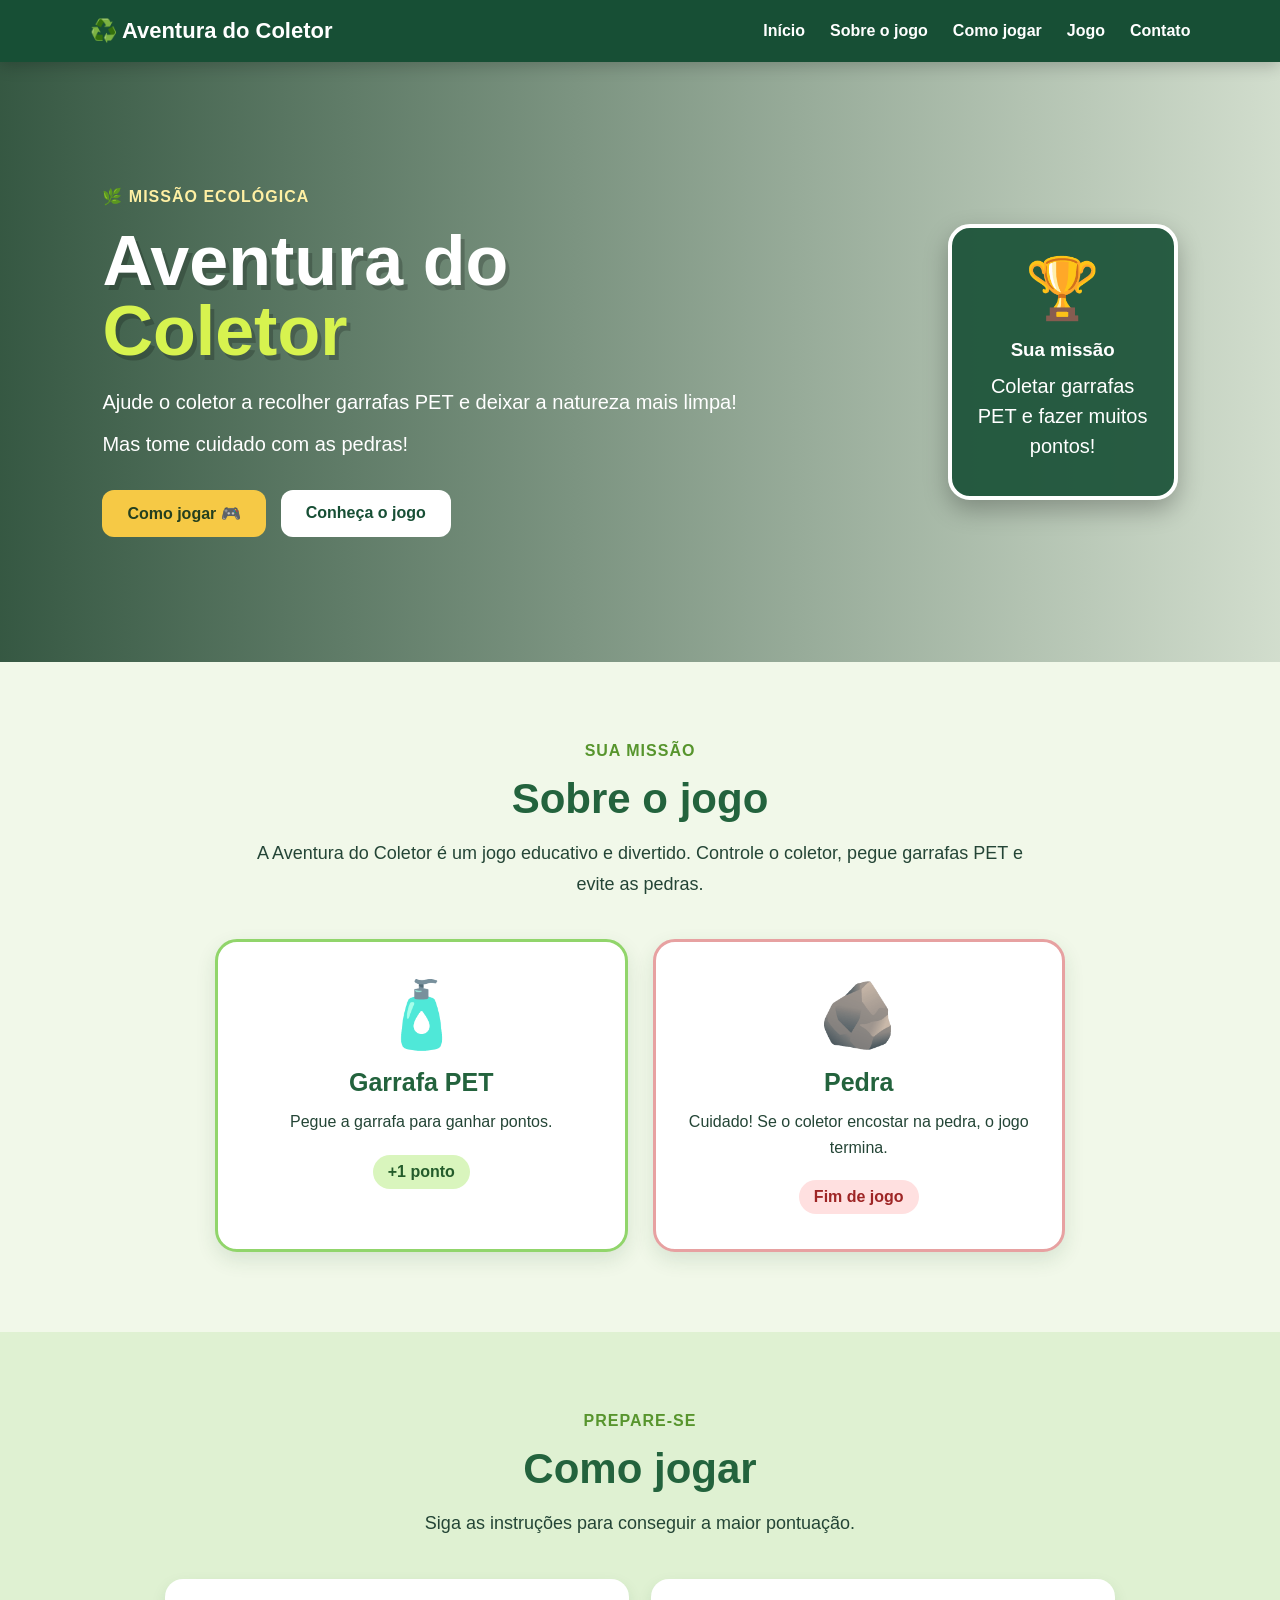
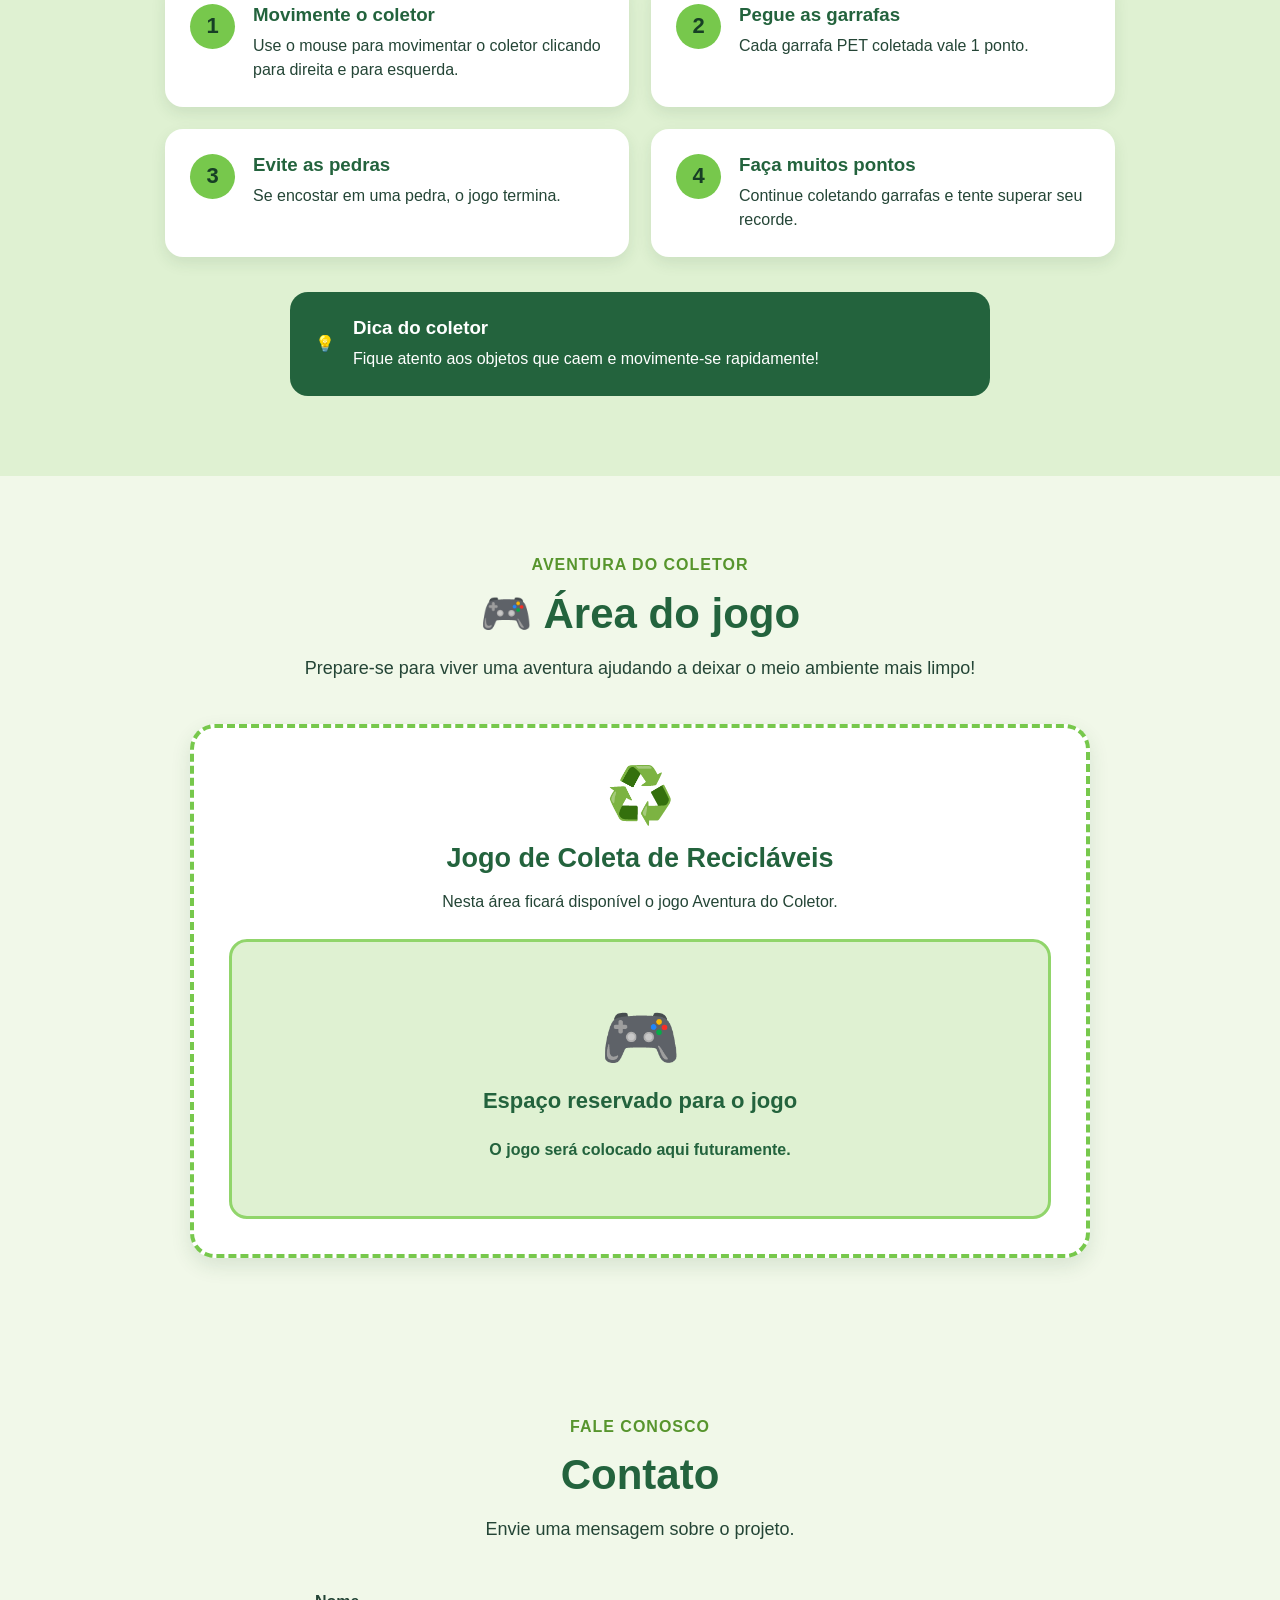
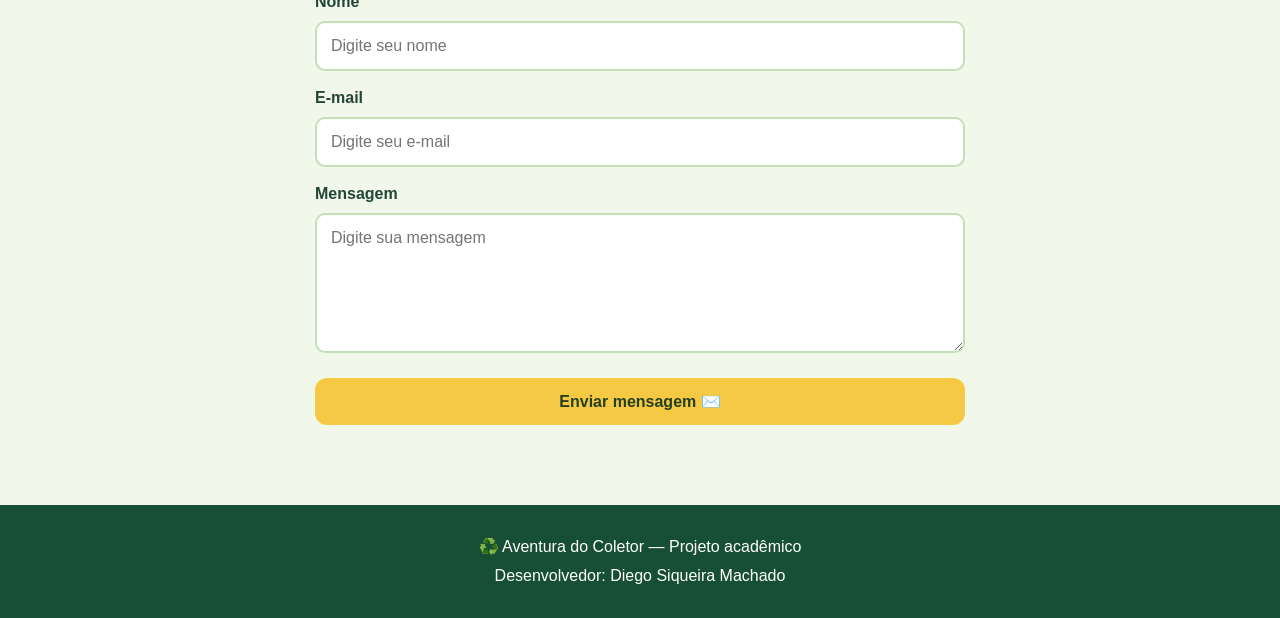
==== index.html @ 9dde5c42 "Add files via upload" ====
<!DOCTYPE html>
<html lang="pt-BR">

<head>
    <meta charset="UTF-8">
    <meta name="viewport" content="width=device-width, initial-scale=1.0">

    <title>Aventura do Coletor</title>

    <link rel="stylesheet" href="style.css">
</head>

<body>

<header>

    <div class="logo">
        ♻️ Aventura do Coletor
    </div>

    <button class="menu-btn" onclick="abrirMenu()">☰</button>

    <nav id="menu">
        <a href="#inicio">Início</a>
        <a href="#sobre">Sobre o jogo</a>
        <a href="#como-jogar">Como jogar</a>
        <a href="#jogo">Jogo</a>
        <a href="#contato">Contato</a>
    </nav>

</header>


<main>

    <!-- INÍCIO -->

    <section id="inicio" class="inicio">

        <div class="inicio-conteudo">

            <span class="etiqueta">
                🌿 MISSÃO ECOLÓGICA
            </span>

            <h1>
                Aventura do<br>
                <span>Coletor</span>
            </h1>

            <p>
                Ajude o coletor a recolher garrafas PET
                e deixar a natureza mais limpa!
            </p>

            <p>
                Mas tome cuidado com as pedras!
            </p>

            <div class="botoes">

                <a href="#como-jogar" class="botao">
                    Como jogar 🎮
                </a>

                <a href="#sobre" class="botao secundario">
                    Conheça o jogo
                </a>

            </div>

        </div>


        <div class="missao">

            <div class="trofeu">🏆</div>

            <h3>Sua missão</h3>

            <p>
                Coletar garrafas PET
                e fazer muitos pontos!
            </p>

        </div>

    </section>


    <!-- SOBRE O JOGO -->

    <section id="sobre">

        <div class="titulo-secao">

            <span>SUA MISSÃO</span>

            <h2>Sobre o jogo</h2>

            <p>
                A Aventura do Coletor é um jogo educativo
                e divertido. Controle o coletor, pegue
                garrafas PET e evite as pedras.
            </p>

        </div>


        <div class="objetos">

            <div class="objeto garrafa">

                <div class="icone">🧴</div>

                <h3>Garrafa PET</h3>

                <p>
                    Pegue a garrafa para ganhar pontos.
                </p>

                <strong>
                    +1 ponto
                </strong>

            </div>


            <div class="objeto pedra">

                <div class="icone">🪨</div>

                <h3>Pedra</h3>

                <p>
                    Cuidado! Se o coletor encostar
                    na pedra, o jogo termina.
                </p>

                <strong>
                    Fim de jogo
                </strong>

            </div>

        </div>

    </section>


    <!-- COMO JOGAR -->

    <section id="como-jogar" class="secao-verde">

        <div class="titulo-secao">

            <span>PREPARE-SE</span>

            <h2>Como jogar</h2>

            <p>
                Siga as instruções para conseguir
                a maior pontuação.
            </p>

        </div>


        <div class="passos">

            <div class="passo">

                <b>1</b>

                <div>

                    <h3>Movimente o coletor</h3>

                    <p>
                        Use o mouse para movimentar o coletor
                        clicando para direita e para esquerda.
                    </p>

                </div>

            </div>


            <div class="passo">

                <b>2</b>

                <div>

                    <h3>Pegue as garrafas</h3>

                    <p>
                        Cada garrafa PET coletada
                        vale 1 ponto.
                    </p>

                </div>

            </div>


            <div class="passo">

                <b>3</b>

                <div>

                    <h3>Evite as pedras</h3>

                    <p>
                        Se encostar em uma pedra,
                        o jogo termina.
                    </p>

                </div>

            </div>


            <div class="passo">

                <b>4</b>

                <div>

                    <h3>Faça muitos pontos</h3>

                    <p>
                        Continue coletando garrafas
                        e tente superar seu recorde.
                    </p>

                </div>

            </div>

        </div>


        <div class="dica">

            💡

            <div>

                <h3>Dica do coletor</h3>

                <p>
                    Fique atento aos objetos que caem
                    e movimente-se rapidamente!
                </p>

            </div>

        </div>

    </section>


    <!-- ÁREA RESERVADA PARA O JOGO -->

    <section id="jogo" class="area-jogo">

        <div class="titulo-secao">

            <span>AVENTURA DO COLETOR</span>

            <h2>🎮 Área do jogo</h2>

            <p>
                Prepare-se para viver uma aventura
                ajudando a deixar o meio ambiente mais limpo!
            </p>

        </div>


        <div class="caixa-jogo">

            <div class="icone-jogo">
                ♻️
            </div>

            <h3>Jogo de Coleta de Recicláveis</h3>

            <p>
                Nesta área ficará disponível o jogo
                Aventura do Coletor.
            </p>


            <div class="espaco-jogo">

                <div class="controle-jogo">
                    🎮
                </div>

                <h3>
                    Espaço reservado para o jogo
                </h3>

                <p>
                    O jogo será colocado aqui futuramente.
                </p>

            </div>

        </div>

    </section>


    <!-- CONTATO -->

    <section id="contato">

        <div class="titulo-secao">

            <span>FALE CONOSCO</span>

            <h2>Contato</h2>

            <p>
                Envie uma mensagem sobre o projeto.
            </p>

        </div>


        <form id="formulario">

            <label for="nome">Nome</label>

            <input
                type="text"
                id="nome"
                placeholder="Digite seu nome"
            >


            <label for="email">E-mail</label>

            <input
                type="email"
                id="email"
                placeholder="Digite seu e-mail"
            >


            <label for="mensagem">Mensagem</label>

            <textarea
                id="mensagem"
                placeholder="Digite sua mensagem"
            ></textarea>


            <button type="submit" class="botao">

                Enviar mensagem ✉️

            </button>

        </form>

    </section>

</main>


<footer>

    <p>
        ♻️ Aventura do Coletor — Projeto acadêmico
    </p>

    <p>
        Desenvolvedor: Diego Siqueira Machado
    </p>

</footer>


<script src="script.js"></script>

</body>

</html>
---- style.css ----
* {
    margin: 0;
    padding: 0;
    box-sizing: border-box;
}

html {
    scroll-behavior: smooth;
}

body {
    font-family: Arial, sans-serif;
    background: #f1f8e9;
    color: #244536;
}


/* CABEÇALHO */

header {
    background: #174f35;
    color: white;

    display: flex;
    align-items: center;
    justify-content: space-between;

    padding: 18px 7%;

    position: sticky;
    top: 0;
    z-index: 10;

    box-shadow: 0 4px 15px #0003;
}

.logo {
    font-size: 22px;
    font-weight: bold;
}

nav {
    display: flex;
    gap: 25px;
}

nav a {
    color: white;
    text-decoration: none;
    font-weight: bold;
}

nav a:hover {
    color: #ffe36e;
}

.menu-btn {
    display: none;

    background: none;
    border: none;

    color: white;
    font-size: 28px;

    cursor: pointer;
}


/* INÍCIO */

.inicio {
    min-height: 600px;

    padding: 80px 8%;

    display: flex;
    align-items: center;
    justify-content: space-between;

    gap: 40px;

    background:
        linear-gradient(
            90deg,
            #073019cc,
            #07301922
        ),
        url("./assets/fundo-jogo.jpeg")
        center / cover;
}

.inicio-conteudo {
    max-width: 650px;
    color: white;
}

.etiqueta {
    color: #fff0a3;
    font-weight: bold;
    letter-spacing: 1px;
}

h1 {
    font-size: 70px;
    line-height: 1;
    margin: 20px 0;

    text-shadow: 4px 5px #0003;
}

h1 span {
    color: #d7f34f;
}

.inicio p {
    font-size: 20px;
    line-height: 1.6;
    margin-bottom: 10px;
}

.botoes {
    display: flex;
    flex-wrap: wrap;
    gap: 15px;

    margin-top: 30px;
}

.botao {
    display: inline-block;

    padding: 14px 25px;

    background: #f6c945;
    color: #24401f;

    border: none;
    border-radius: 12px;

    font-weight: bold;
    font-size: 16px;

    text-decoration: none;
    cursor: pointer;

    transition: 0.3s;
}

.botao:hover {
    transform: translateY(-3px);
    filter: brightness(1.1);
}

.secundario {
    background: white;
    color: #174f35;
}


/* MISSÃO */

.missao {
    max-width: 230px;

    padding: 25px;

    background: #174f35e6;
    color: white;

    text-align: center;

    border: 4px solid white;
    border-radius: 22px;

    box-shadow: 0 10px 25px #0004;
}

.trofeu {
    font-size: 60px;
    margin-bottom: 15px;
}

.missao h3 {
    margin-bottom: 10px;
}

.missao p {
    line-height: 1.5;
}


/* SEÇÕES */

section {
    padding: 80px 7%;
}

.titulo-secao {
    max-width: 800px;

    margin: 0 auto 40px;

    text-align: center;
}

.titulo-secao span {
    color: #57952d;
    font-weight: bold;
    letter-spacing: 1px;
}

h2 {
    font-size: 42px;
    color: #23633d;

    margin: 15px 0;
}

.titulo-secao p {
    font-size: 18px;
    line-height: 1.7;
}


/* OBJETOS */

.objetos {
    max-width: 850px;

    margin: auto;

    display: grid;
    grid-template-columns: repeat(2, 1fr);

    gap: 25px;
}

.objeto {
    padding: 35px 25px;

    background: white;

    text-align: center;

    border-radius: 22px;

    border: 3px solid #91d56b;

    box-shadow: 0 8px 20px #2250281f;
}

.objeto.pedra {
    border-color: #e7a1a1;
}

.icone {
    font-size: 65px;
    margin-bottom: 15px;
}

.objeto h3 {
    font-size: 25px;
    color: #23633d;

    margin-bottom: 12px;
}

.objeto p {
    line-height: 1.6;
    margin-bottom: 20px;
}

.objeto strong {
    display: inline-block;

    padding: 8px 15px;

    border-radius: 20px;

    background: #d9f5bd;
    color: #245c2b;
}

.objeto.pedra strong {
    background: #ffe0e0;
    color: #9e2525;
}


/* COMO JOGAR */

.secao-verde {
    background: #dff1d2;
}

.passos {
    max-width: 950px;

    margin: auto;

    display: grid;
    grid-template-columns: repeat(2, 1fr);

    gap: 22px;
}

.passo {
    display: flex;
    align-items: flex-start;

    gap: 18px;

    padding: 25px;

    background: white;

    border-radius: 18px;

    box-shadow: 0 6px 15px #2250281a;
}

.passo b {
    min-width: 45px;
    height: 45px;

    display: grid;
    place-items: center;

    border-radius: 50%;

    background: #77c84c;
    color: #173f25;

    font-size: 22px;
}

.passo h3 {
    color: #23633d;
    margin-bottom: 8px;
}

.passo p {
    line-height: 1.5;
}

.dica {
    max-width: 700px;

    margin: 35px auto 0;

    padding: 25px;

    display: flex;
    align-items: center;

    gap: 18px;

    background: #23633d;
    color: white;

    border-radius: 18px;
}

.dica:first-letter {
    font-size: 35px;
}

.dica h3 {
    margin-bottom: 8px;
}

.dica p {
    line-height: 1.5;
}


/* ÁREA RESERVADA PARA O JOGO */

.area-jogo {
    background: #f1f8e9;
}

.caixa-jogo {
    max-width: 900px;

    margin: auto;

    padding: 35px;

    background: white;

    text-align: center;

    border: 4px dashed #77c84c;

    border-radius: 25px;

    box-shadow: 0 8px 20px #2250281f;
}

.icone-jogo {
    font-size: 55px;

    margin-bottom: 15px;
}

.caixa-jogo h3 {
    font-size: 27px;

    color: #23633d;

    margin-bottom: 15px;
}

.caixa-jogo > p {
    max-width: 600px;

    margin: 0 auto 25px;

    line-height: 1.6;
}

.espaco-jogo {
    min-height: 280px;

    display: flex;

    flex-direction: column;

    align-items: center;

    justify-content: center;

    gap: 12px;

    background: #dff1d2;

    border: 3px solid #91d56b;

    border-radius: 18px;

    padding: 25px;
}

.controle-jogo {
    font-size: 65px;
}

.espaco-jogo h3 {
    font-size: 22px;
}

.espaco-jogo p {
    font-weight: bold;

    color: #23633d;
}


/* FORMULÁRIO */

#formulario {
    max-width: 650px;

    margin: auto;

    display: flex;
    flex-direction: column;

    gap: 10px;
}

#formulario label {
    font-weight: bold;
    margin-top: 8px;
}

#formulario input,
#formulario textarea {
    width: 100%;

    padding: 14px;

    border: 2px solid #c4dfb7;
    border-radius: 10px;

    font: inherit;
    background: white;
}

#formulario textarea {
    min-height: 140px;
    resize: vertical;
}

#formulario .botao {
    margin-top: 15px;
}


/* RODAPÉ */

footer {
    padding: 28px;

    text-align: center;

    background: #174f35;
    color: white;

    line-height: 1.8;
}


/* CELULAR */

@media (max-width: 750px) {

    header {
        padding: 15px 5%;
    }

    .logo {
        font-size: 18px;
    }

    .menu-btn {
        display: block;
    }

    nav {
        display: none;

        position: absolute;
        top: 65px;
        left: 0;

        width: 100%;

        padding: 20px;

        flex-direction: column;
        text-align: center;

        background: #174f35;
    }

    nav.aberto {
        display: flex;
    }

    .inicio {
        min-height: 650px;

        padding: 60px 7%;

        flex-direction: column;
        align-items: flex-start;
        justify-content: center;
    }

    h1 {
        font-size: 48px;
    }

    .inicio p {
        font-size: 17px;
    }

    .missao {
        align-self: center;
    }

    section {
        padding: 60px 5%;
    }

    h2 {
        font-size: 34px;
    }

    .objetos,
    .passos {
        grid-template-columns: 1fr;
    }

    .caixa-jogo {
        padding: 20px;
    }

    .espaco-jogo {
        min-height: 230px;
    }

}
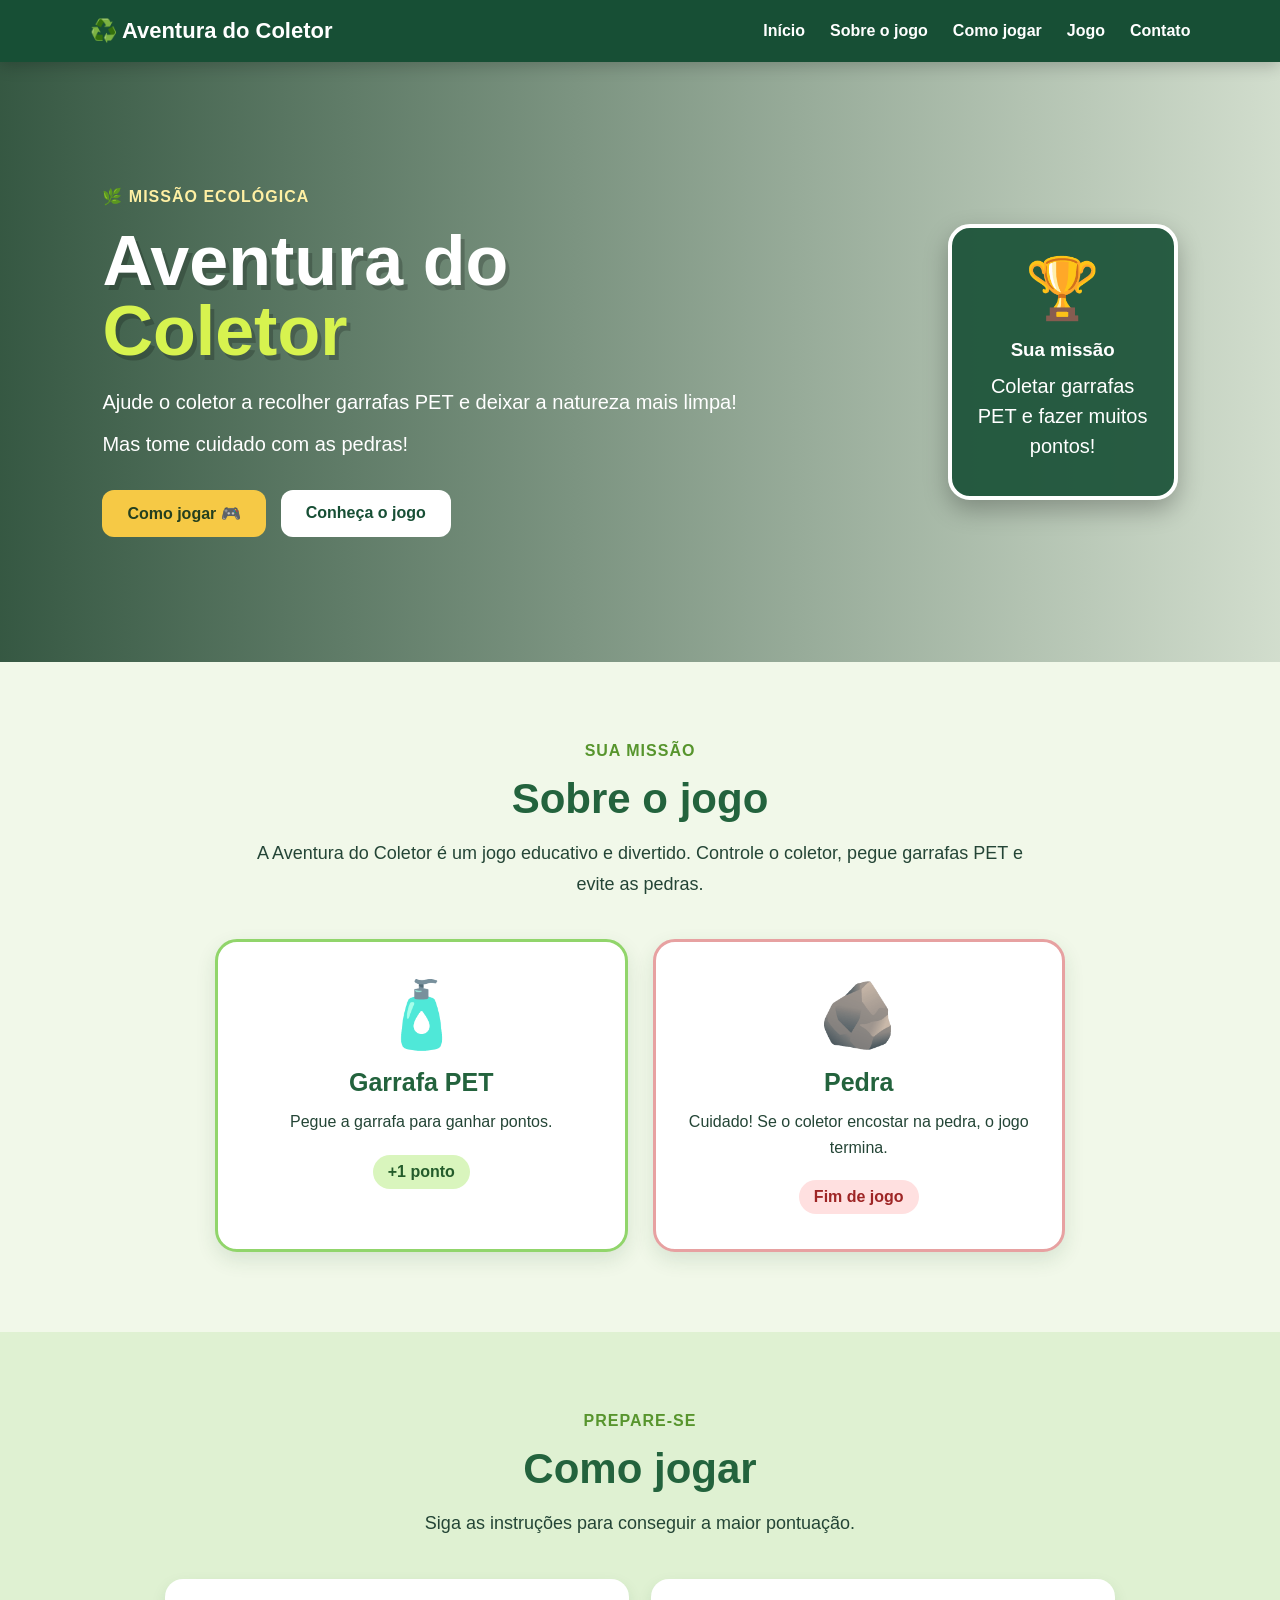
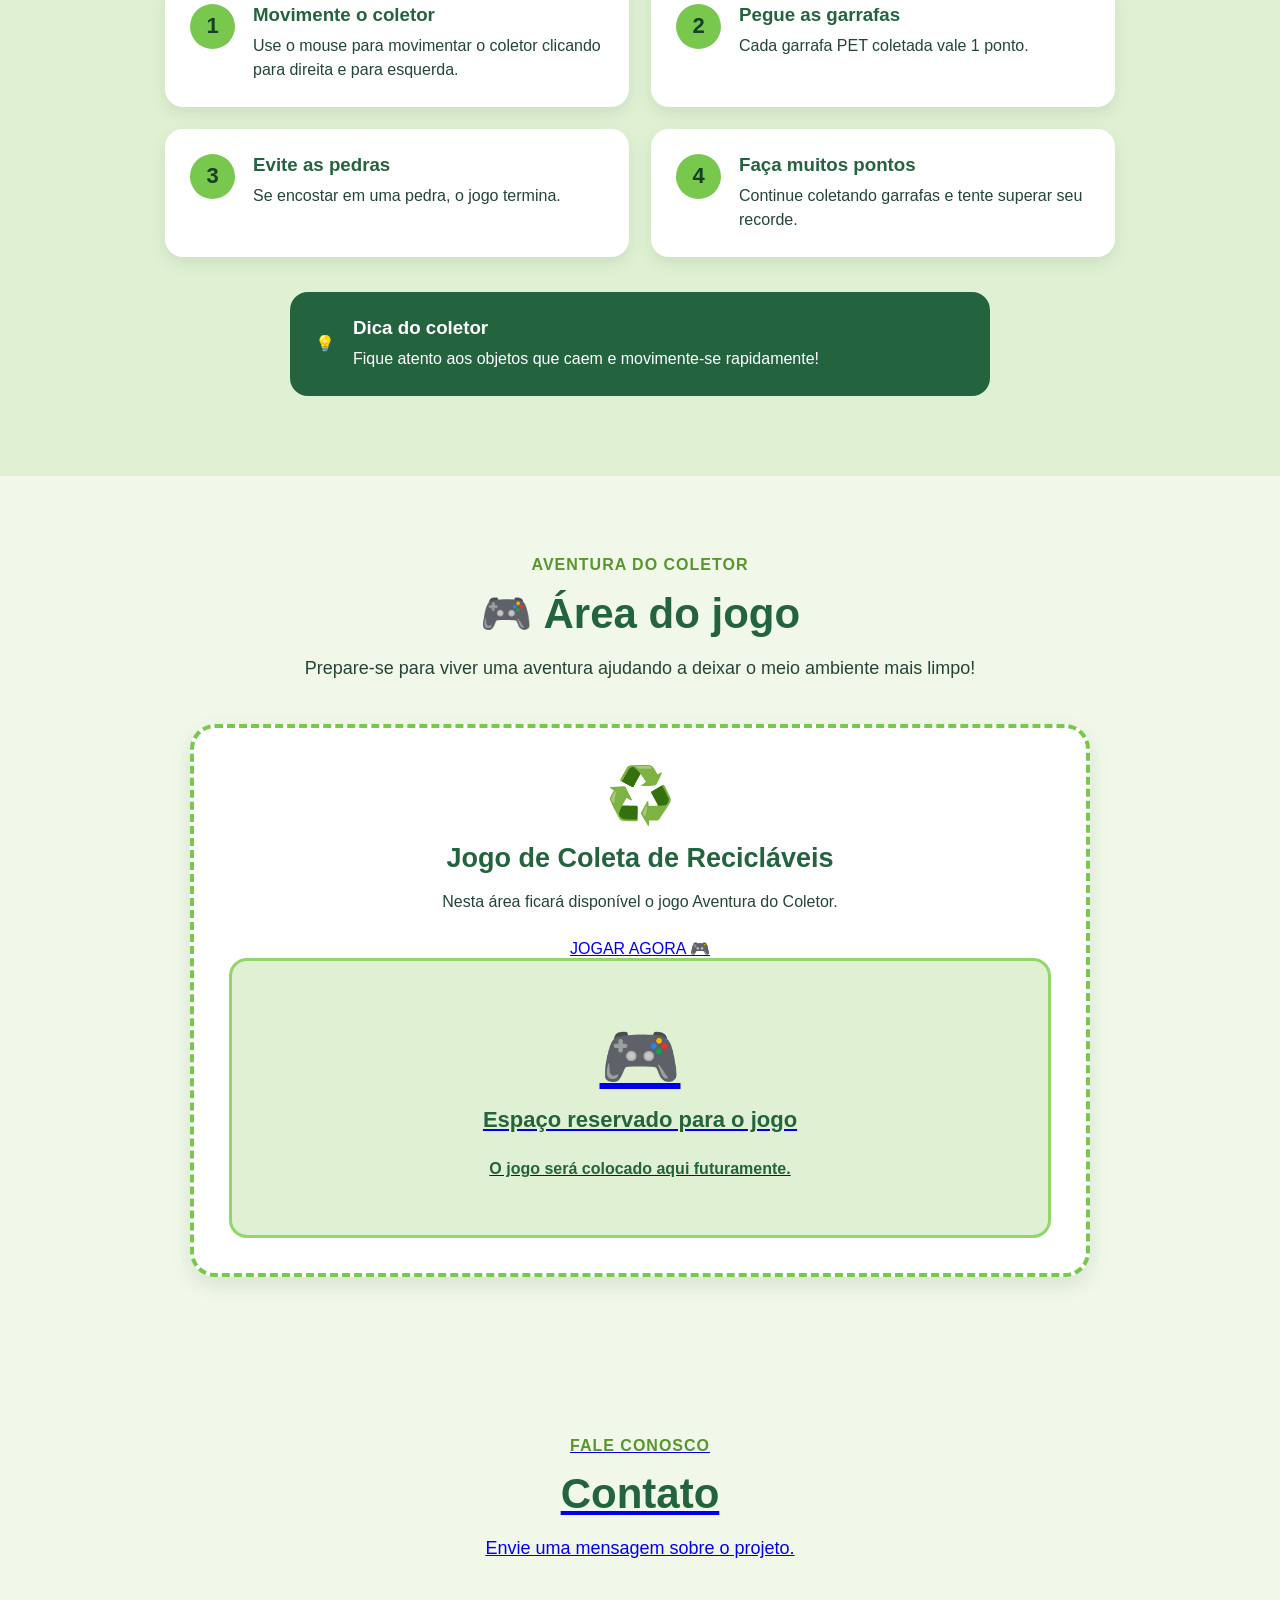
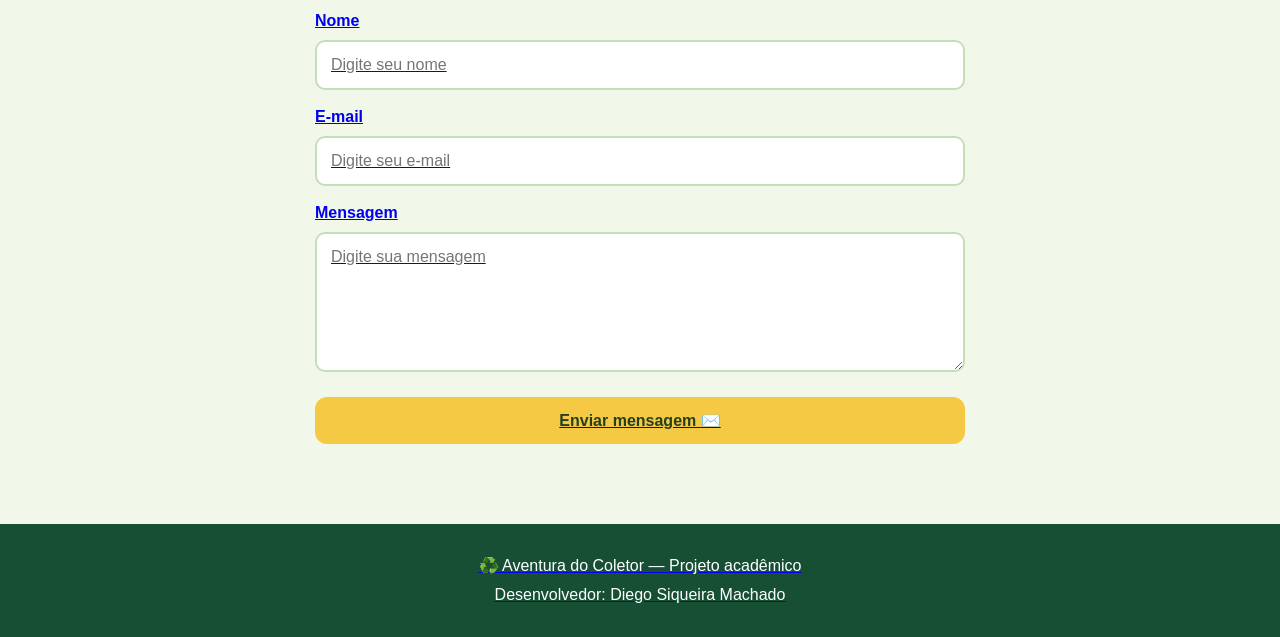
==== commit 761203ae: "Fix HTML formatting and add game link" ====
--- a/index.html
+++ b/index.html
@@ -292,7 +292,8 @@
                 Nesta área ficará disponível o jogo
                 Aventura do Coletor.
             </p>
-
+            <a href="Game/index.html" class="botao-jogar">
+                JOGAR AGORA 🎮
 
             <div class="espaco-jogo">
 
@@ -390,4 +391,4 @@
 
 </body>
 
-</html>+</html>
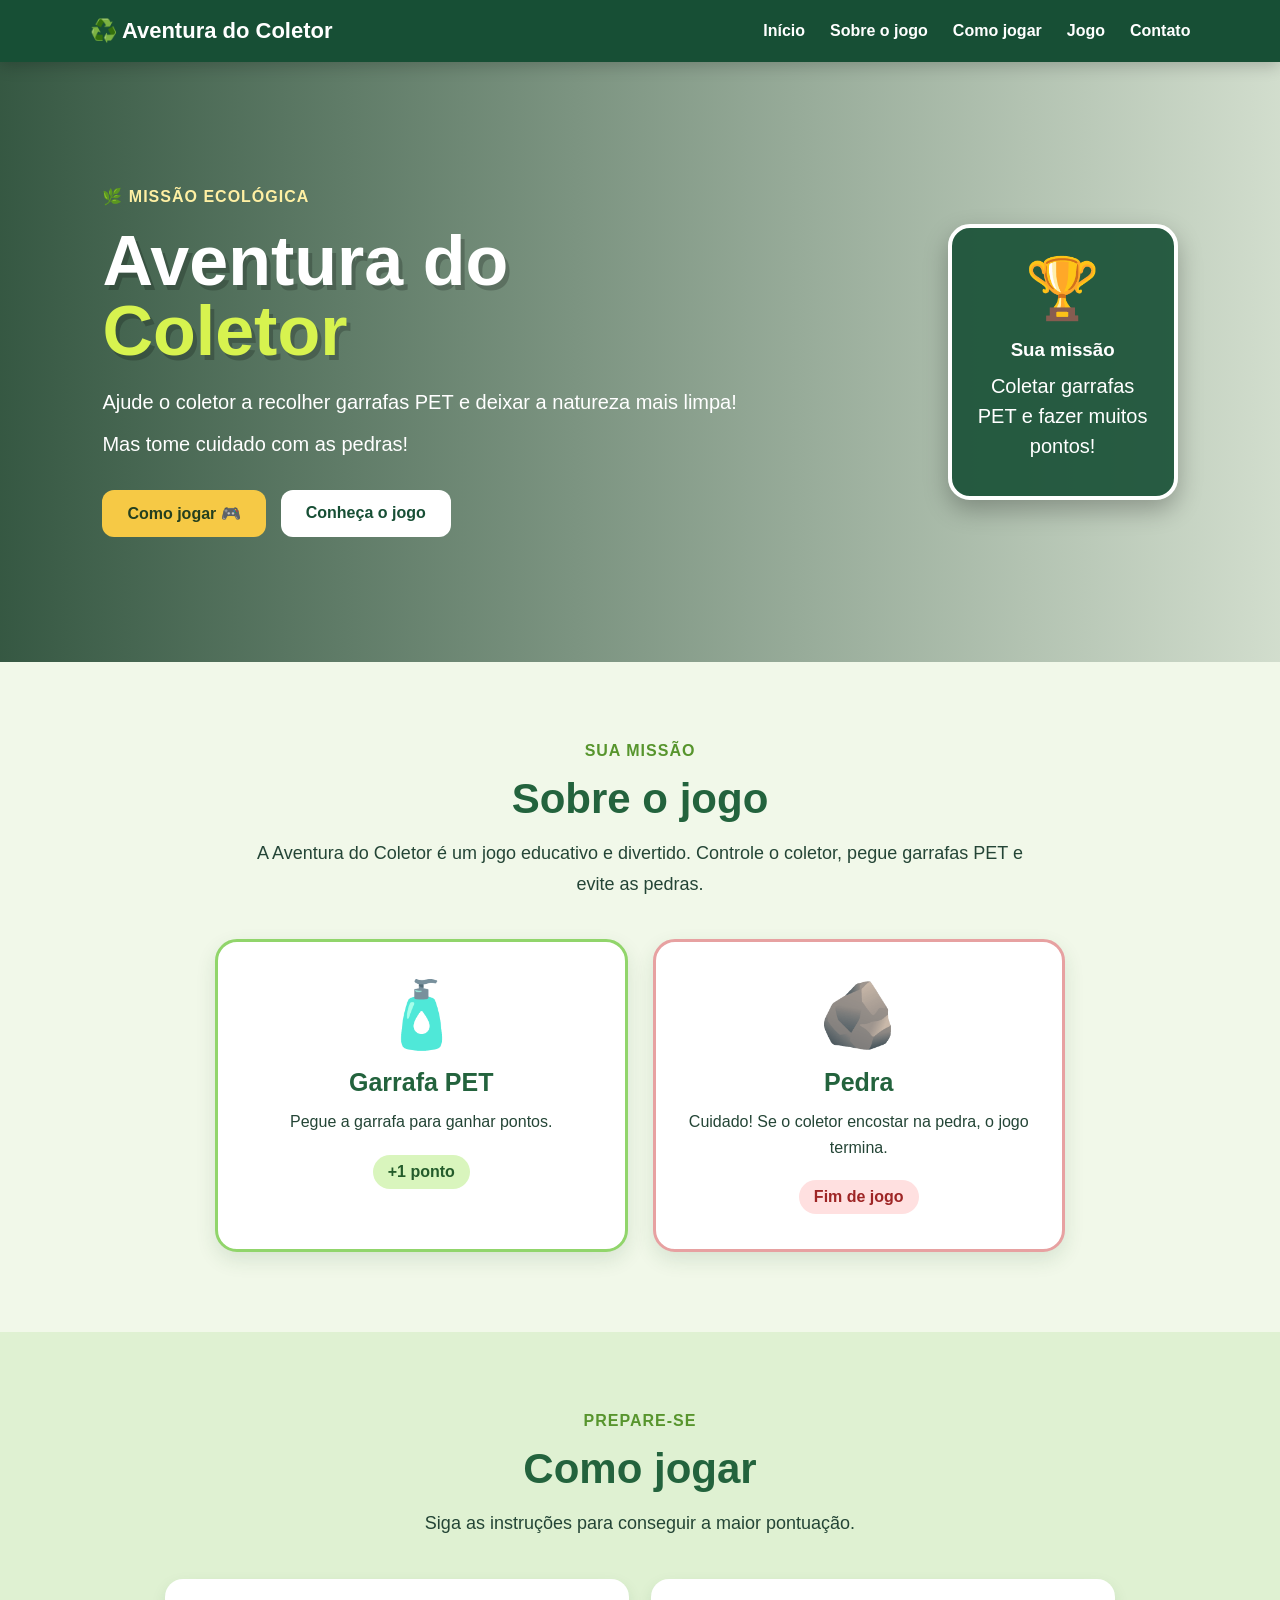
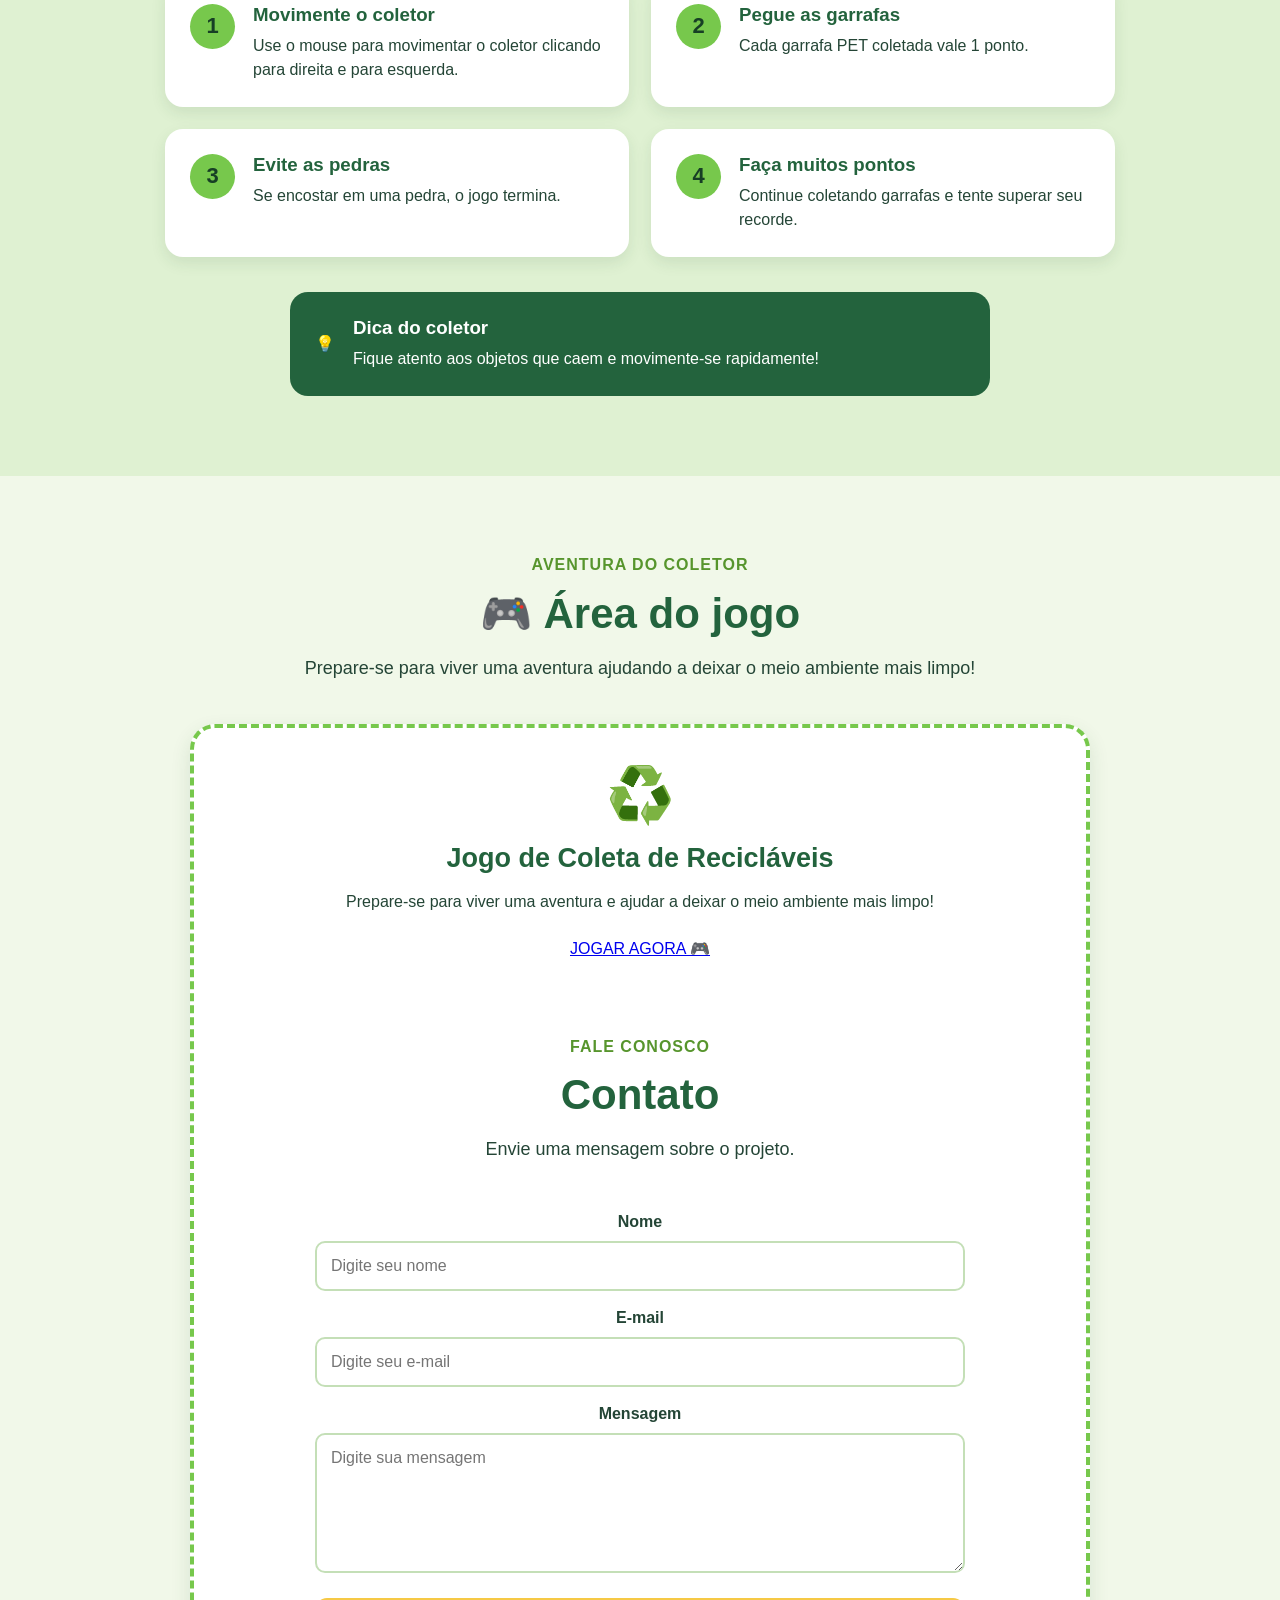
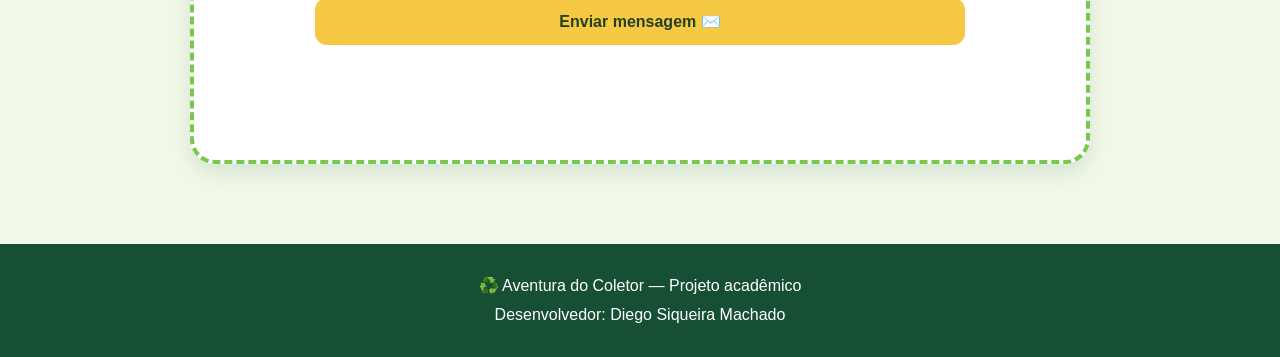
==== commit fb3d8e20: "Update index.html" ====
--- a/index.html
+++ b/index.html
@@ -287,33 +287,15 @@
             </div>
 
             <h3>Jogo de Coleta de Recicláveis</h3>
-
-            <p>
-                Nesta área ficará disponível o jogo
-                Aventura do Coletor.
+            
+            <p>
+    
+                Prepare-se para viver uma aventura e ajudar a deixar o meio ambiente mais limpo!
+
             </p>
             <a href="Game/index.html" class="botao-jogar">
                 JOGAR AGORA 🎮
-
-            <div class="espaco-jogo">
-
-                <div class="controle-jogo">
-                    🎮
-                </div>
-
-                <h3>
-                    Espaço reservado para o jogo
-                </h3>
-
-                <p>
-                    O jogo será colocado aqui futuramente.
-                </p>
-
-            </div>
-
-        </div>
-
-    </section>
+            </a>
 
 
     <!-- CONTATO -->
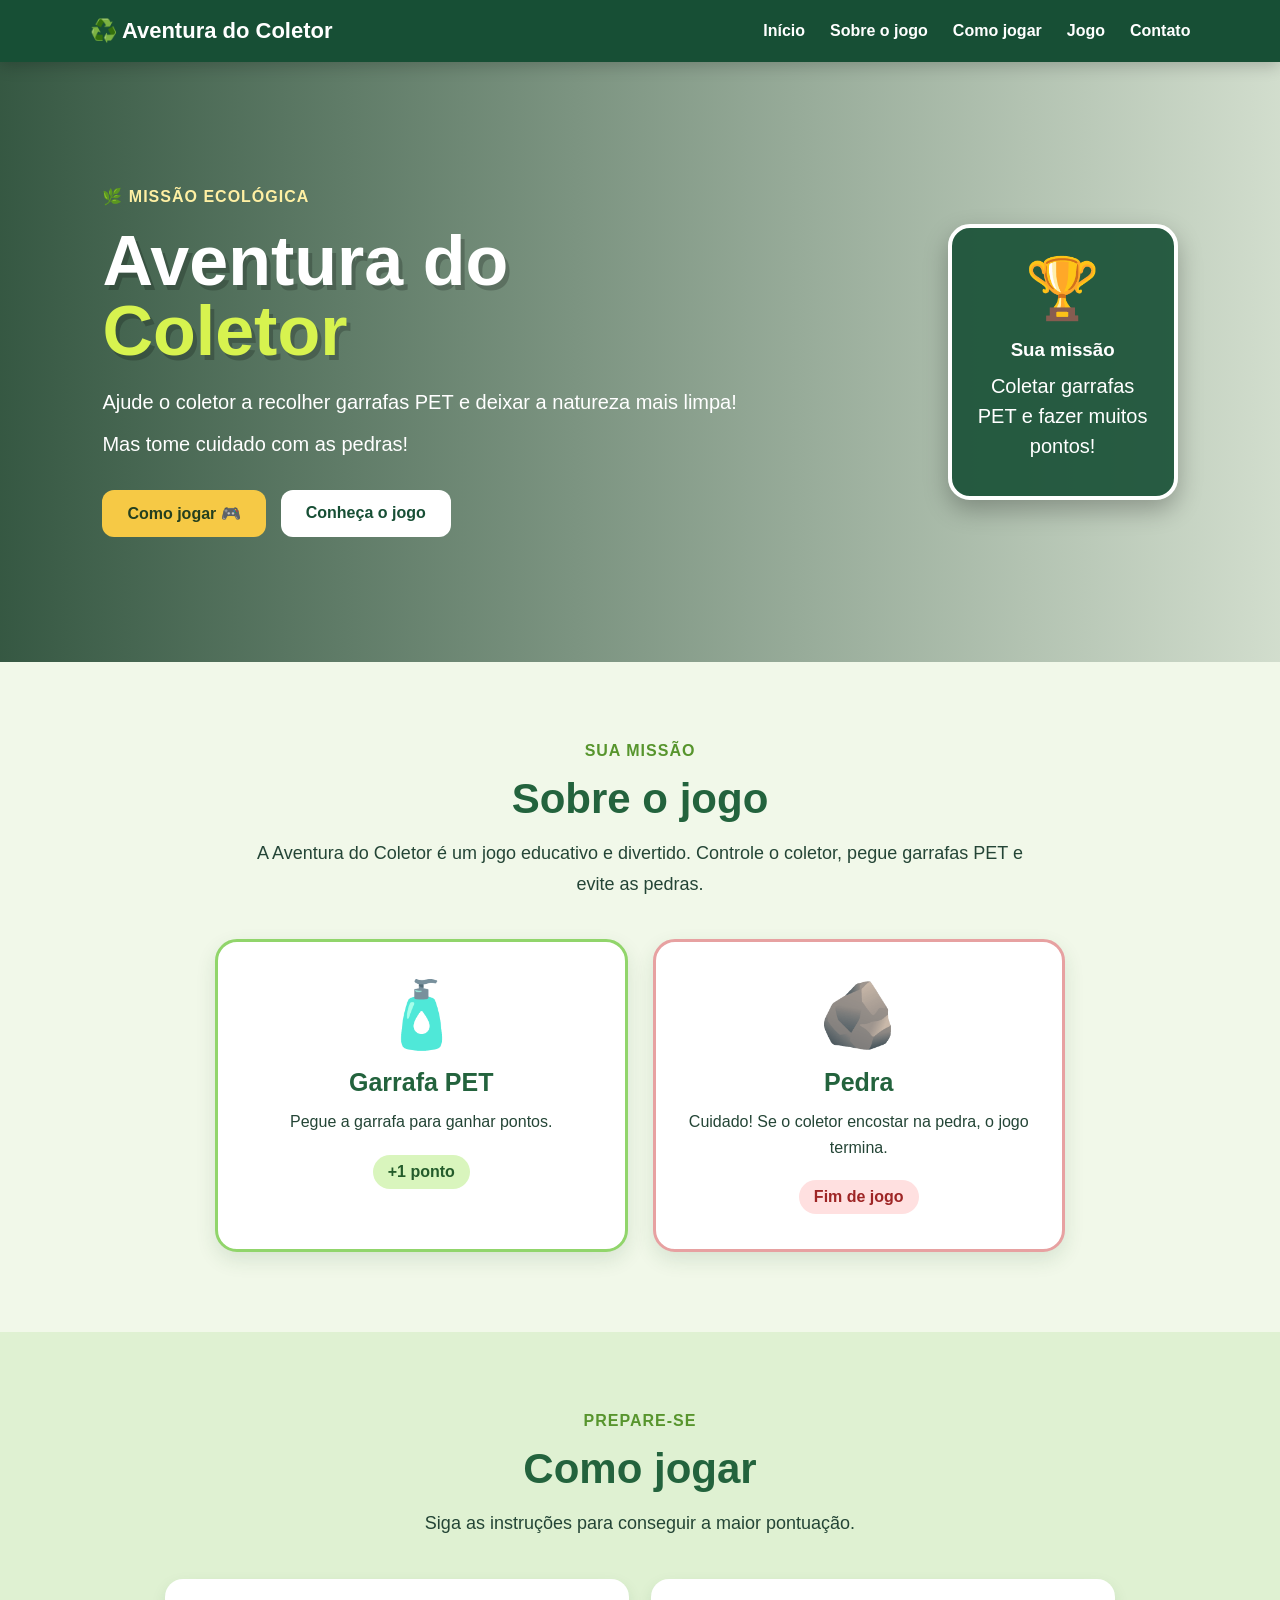
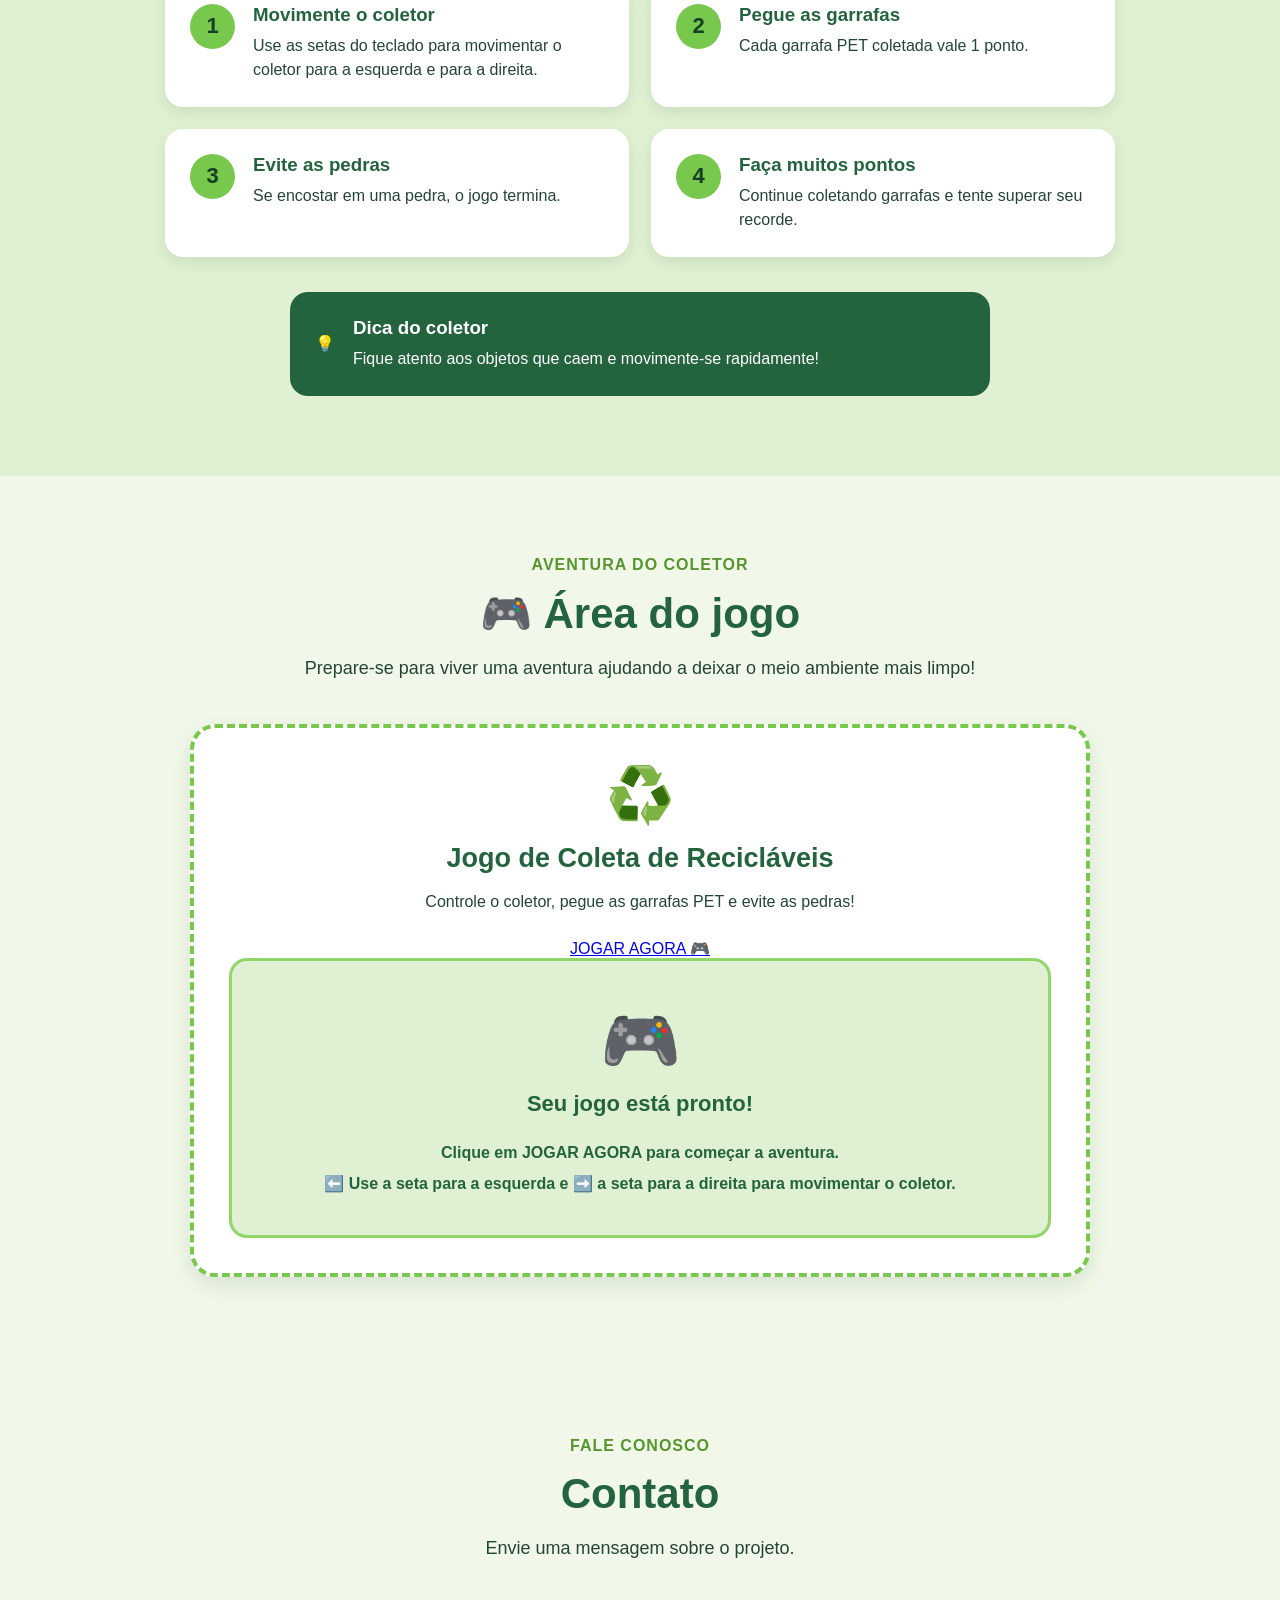
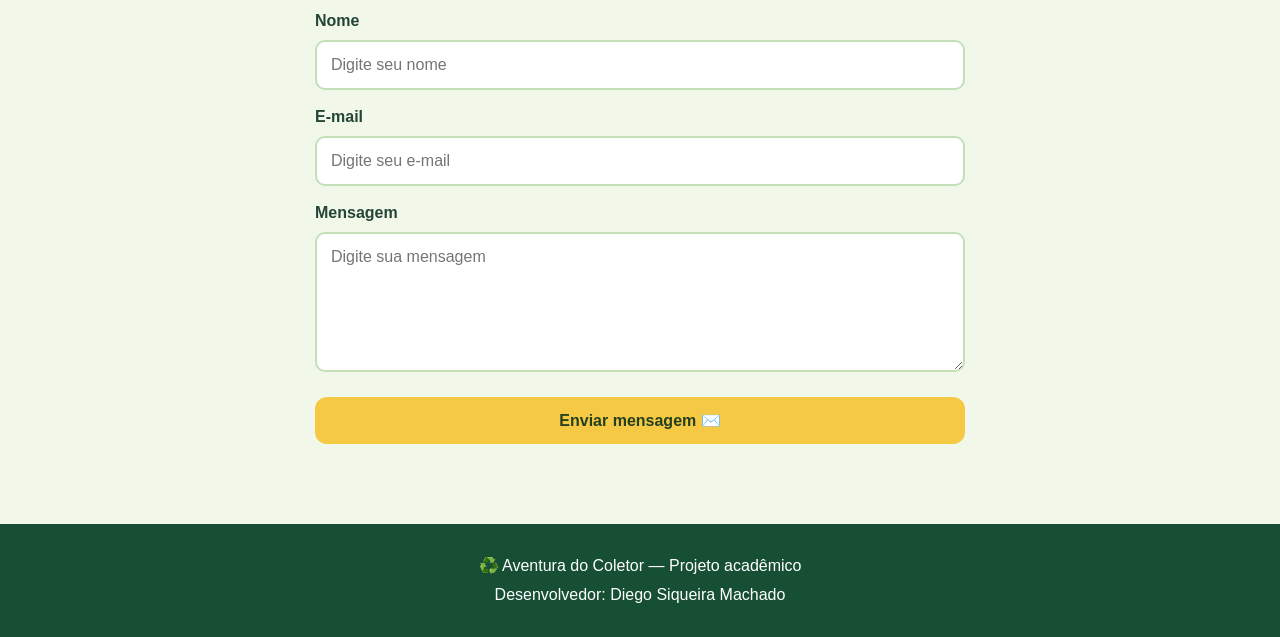
==== commit 0573c65c: "Update index.html" ====
--- a/index.html
+++ b/index.html
@@ -177,8 +177,8 @@
                     <h3>Movimente o coletor</h3>
 
                     <p>
-                        Use o mouse para movimentar o coletor
-                        clicando para direita e para esquerda.
+                        Use as setas do teclado para movimentar
+                        o coletor para a esquerda e para a direita.
                     </p>
 
                 </div>
@@ -262,7 +262,7 @@
     </section>
 
 
-    <!-- ÁREA RESERVADA PARA O JOGO -->
+    <!-- ÁREA DO JOGO -->
 
     <section id="jogo" class="area-jogo">
 
@@ -287,17 +287,45 @@
             </div>
 
             <h3>Jogo de Coleta de Recicláveis</h3>
-            
-            <p>
-    
-                Prepare-se para viver uma aventura e ajudar a deixar o meio ambiente mais limpo!
-
-            </p>
+
+            <p>
+                Controle o coletor, pegue as garrafas PET
+                e evite as pedras!
+            </p>
+
             <a href="Game/index.html" class="botao-jogar">
                 JOGAR AGORA 🎮
             </a>
 
 
+            <div class="espaco-jogo">
+
+                <div class="controle-jogo">
+                    🎮
+                </div>
+
+                <h3>
+                    Seu jogo está pronto!
+                </h3>
+
+                <p>
+                    Clique em <strong>JOGAR AGORA</strong>
+                    para começar a aventura.
+                </p>
+
+                <p>
+                    ⬅️ Use a seta para a esquerda e
+                    ➡️ a seta para a direita para
+                    movimentar o coletor.
+                </p>
+
+            </div>
+
+        </div>
+
+    </section>
+
+
     <!-- CONTATO -->
 
     <section id="contato">
@@ -317,7 +345,9 @@
 
         <form id="formulario">
 
-            <label for="nome">Nome</label>
+            <label for="nome">
+                Nome
+            </label>
 
             <input
                 type="text"
@@ -326,7 +356,9 @@
             >
 
 
-            <label for="email">E-mail</label>
+            <label for="email">
+                E-mail
+            </label>
 
             <input
                 type="email"
@@ -335,7 +367,9 @@
             >
 
 
-            <label for="mensagem">Mensagem</label>
+            <label for="mensagem">
+                Mensagem
+            </label>
 
             <textarea
                 id="mensagem"
@@ -344,9 +378,7 @@
 
 
             <button type="submit" class="botao">
-
                 Enviar mensagem ✉️
-
             </button>
 
         </form>
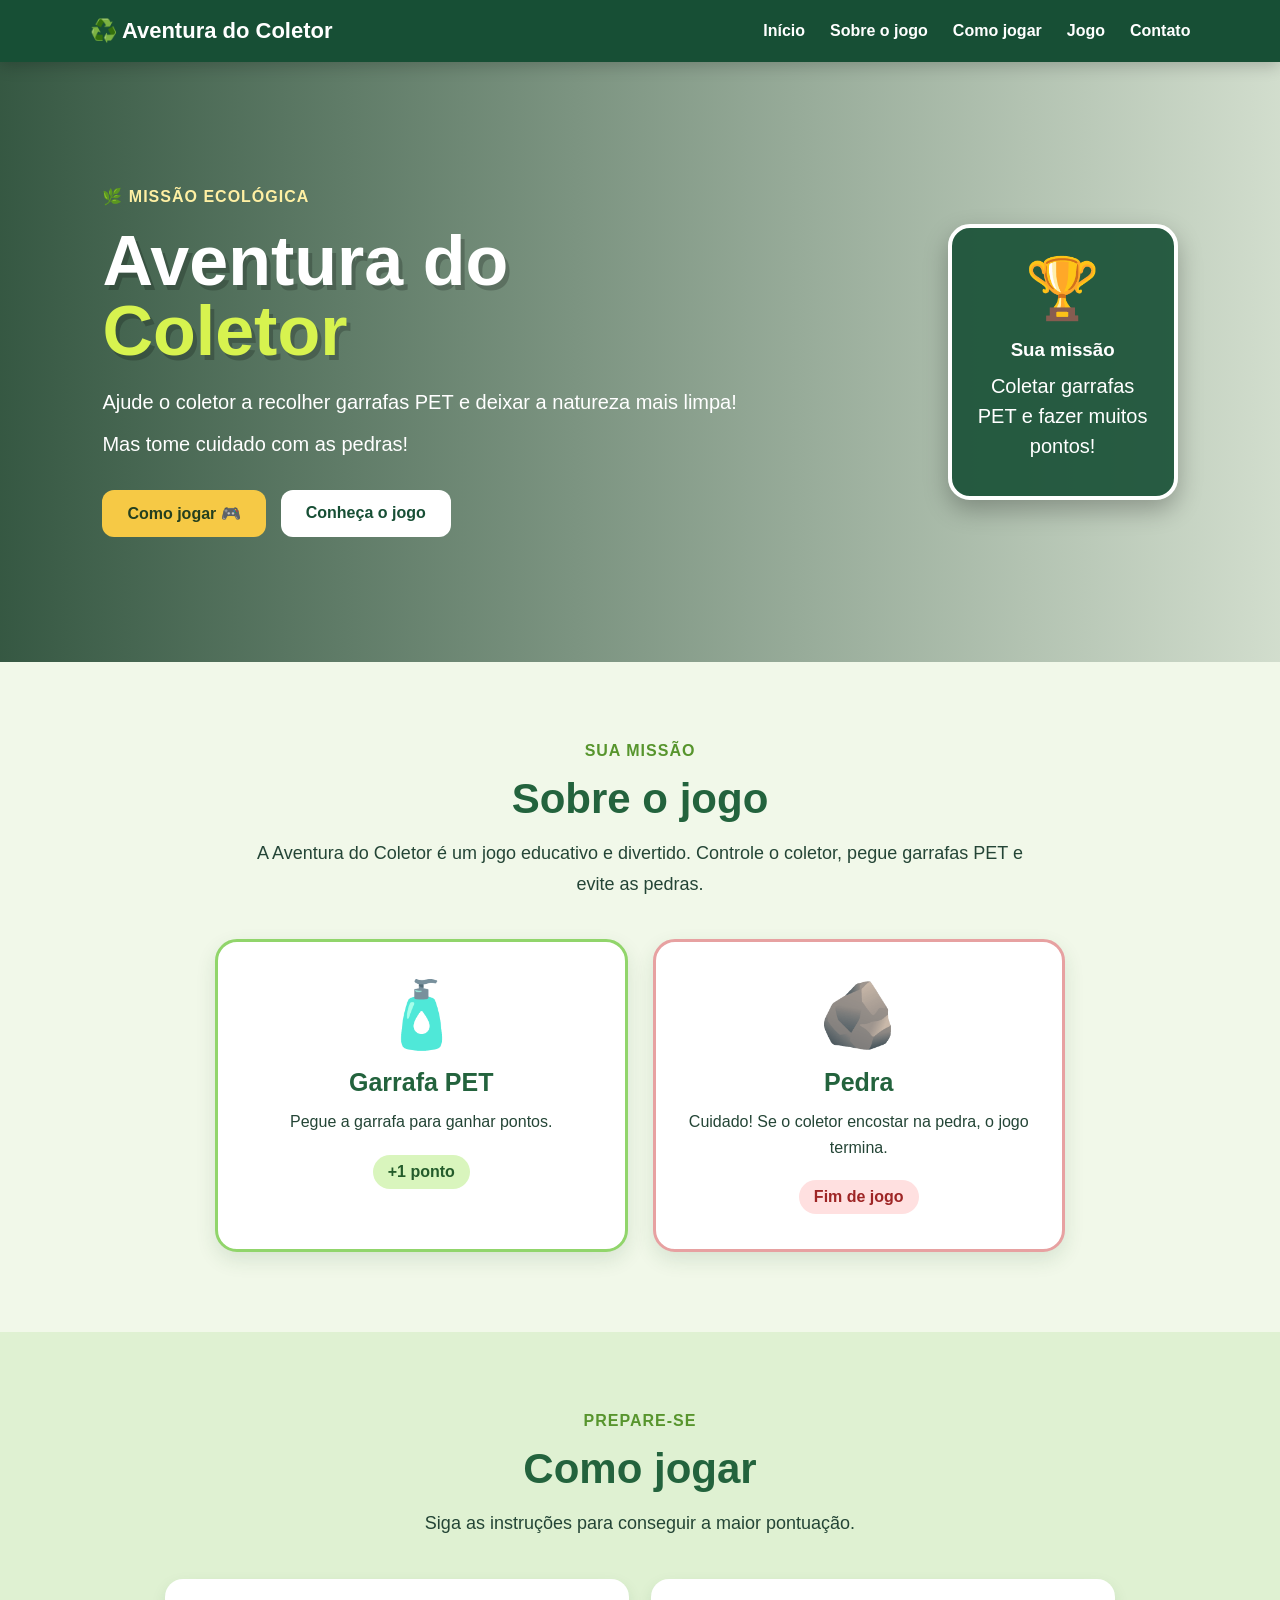
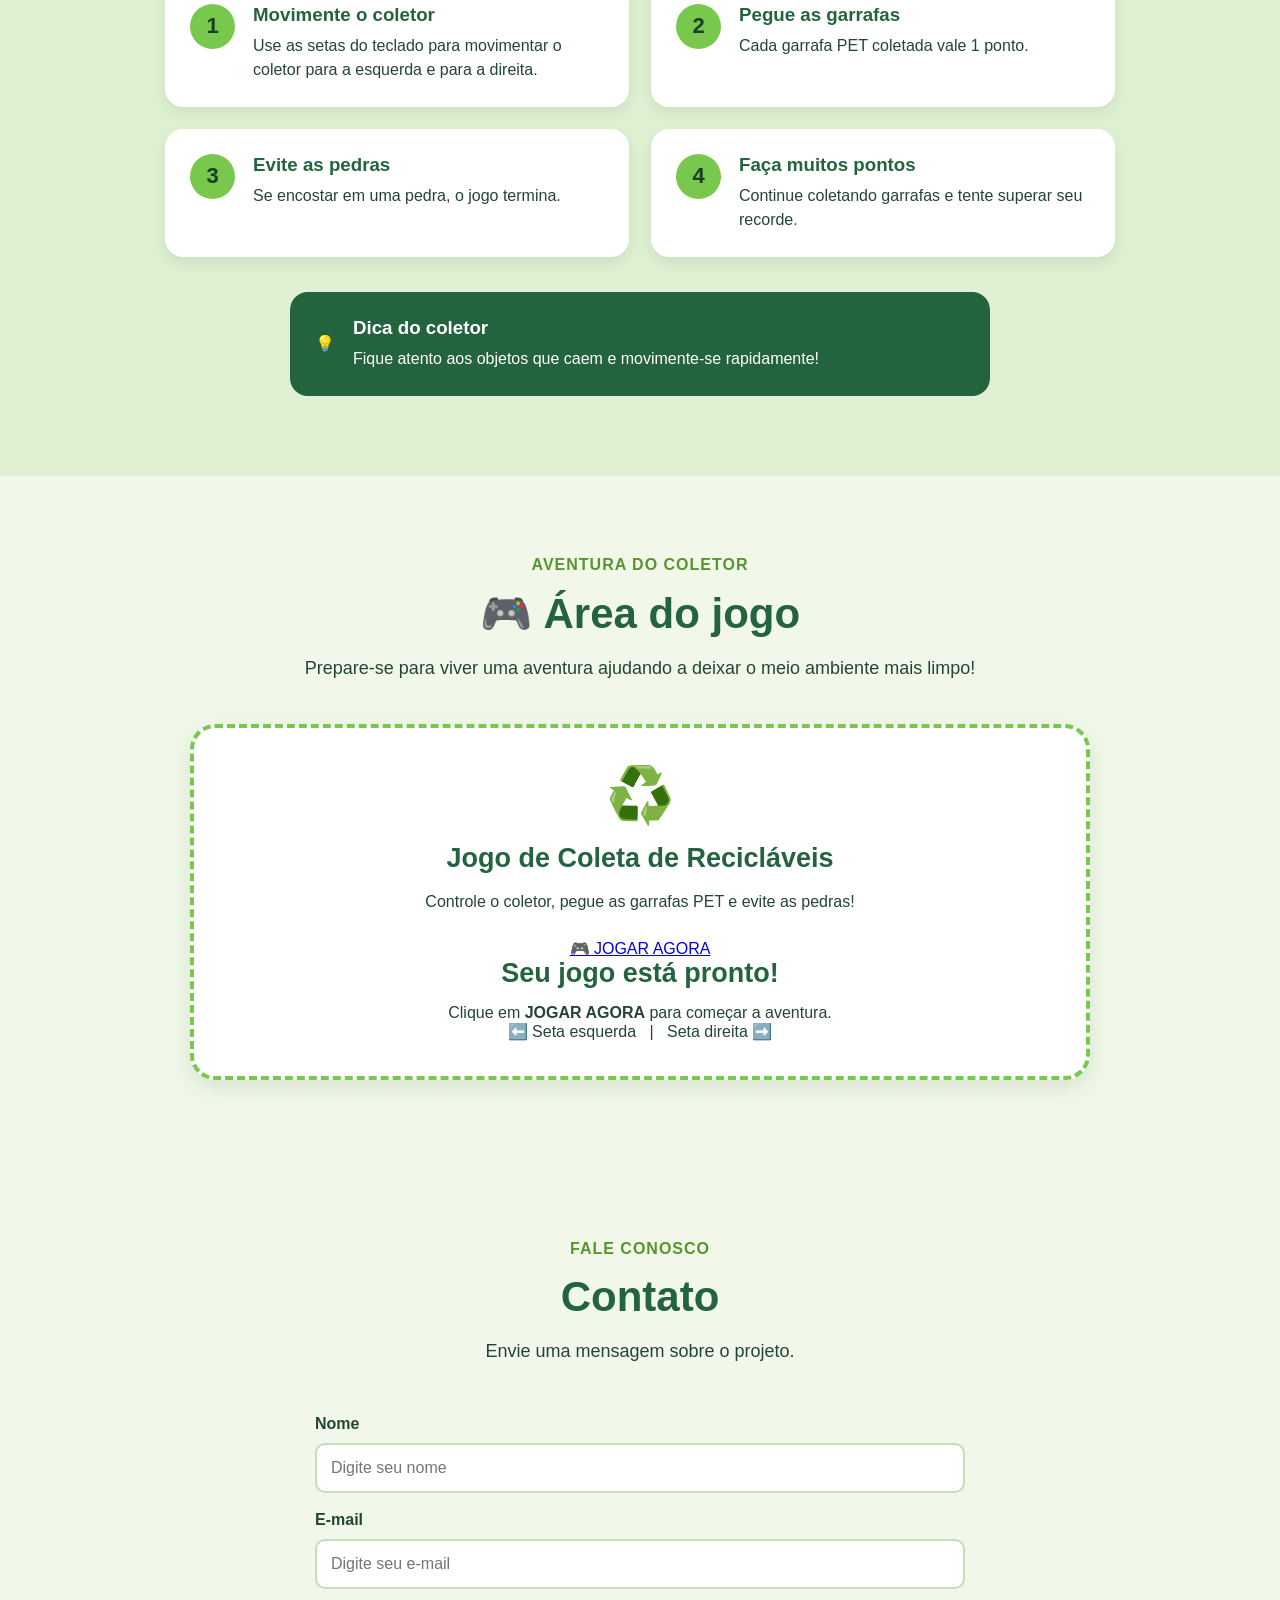
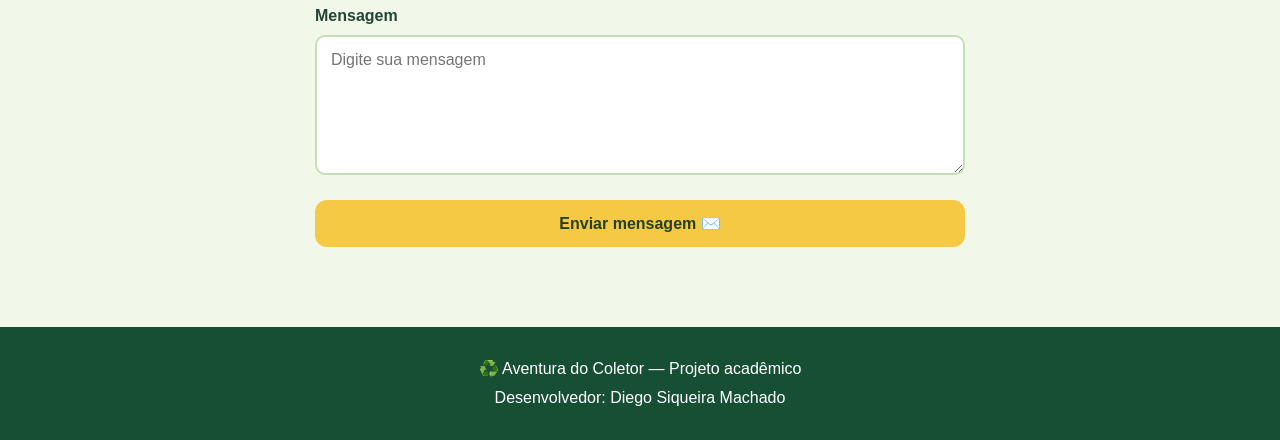
==== commit 5d45d87b: "Update index.html" ====
--- a/index.html
+++ b/index.html
@@ -262,7 +262,7 @@
     </section>
 
 
-    <!-- ÁREA DO JOGO -->
+    <!-- JOGO -->
 
     <section id="jogo" class="area-jogo">
 
@@ -294,19 +294,12 @@
             </p>
 
             <a href="Game/index.html" class="botao-jogar">
-                JOGAR AGORA 🎮
+                🎮 JOGAR AGORA
             </a>
 
-
-            <div class="espaco-jogo">
-
-                <div class="controle-jogo">
-                    🎮
-                </div>
-
-                <h3>
-                    Seu jogo está pronto!
-                </h3>
+            <div class="instrucoes-jogo">
+
+                <h3>Seu jogo está pronto!</h3>
 
                 <p>
                     Clique em <strong>JOGAR AGORA</strong>
@@ -314,9 +307,8 @@
                 </p>
 
                 <p>
-                    ⬅️ Use a seta para a esquerda e
-                    ➡️ a seta para a direita para
-                    movimentar o coletor.
+                    ⬅️ Seta esquerda &nbsp; | &nbsp;
+                    Seta direita ➡️
                 </p>
 
             </div>
@@ -328,7 +320,7 @@
 
     <!-- CONTATO -->
 
-    <section id="contato">
+    <section id="contato" class="secao-contato">
 
         <div class="titulo-secao">
 
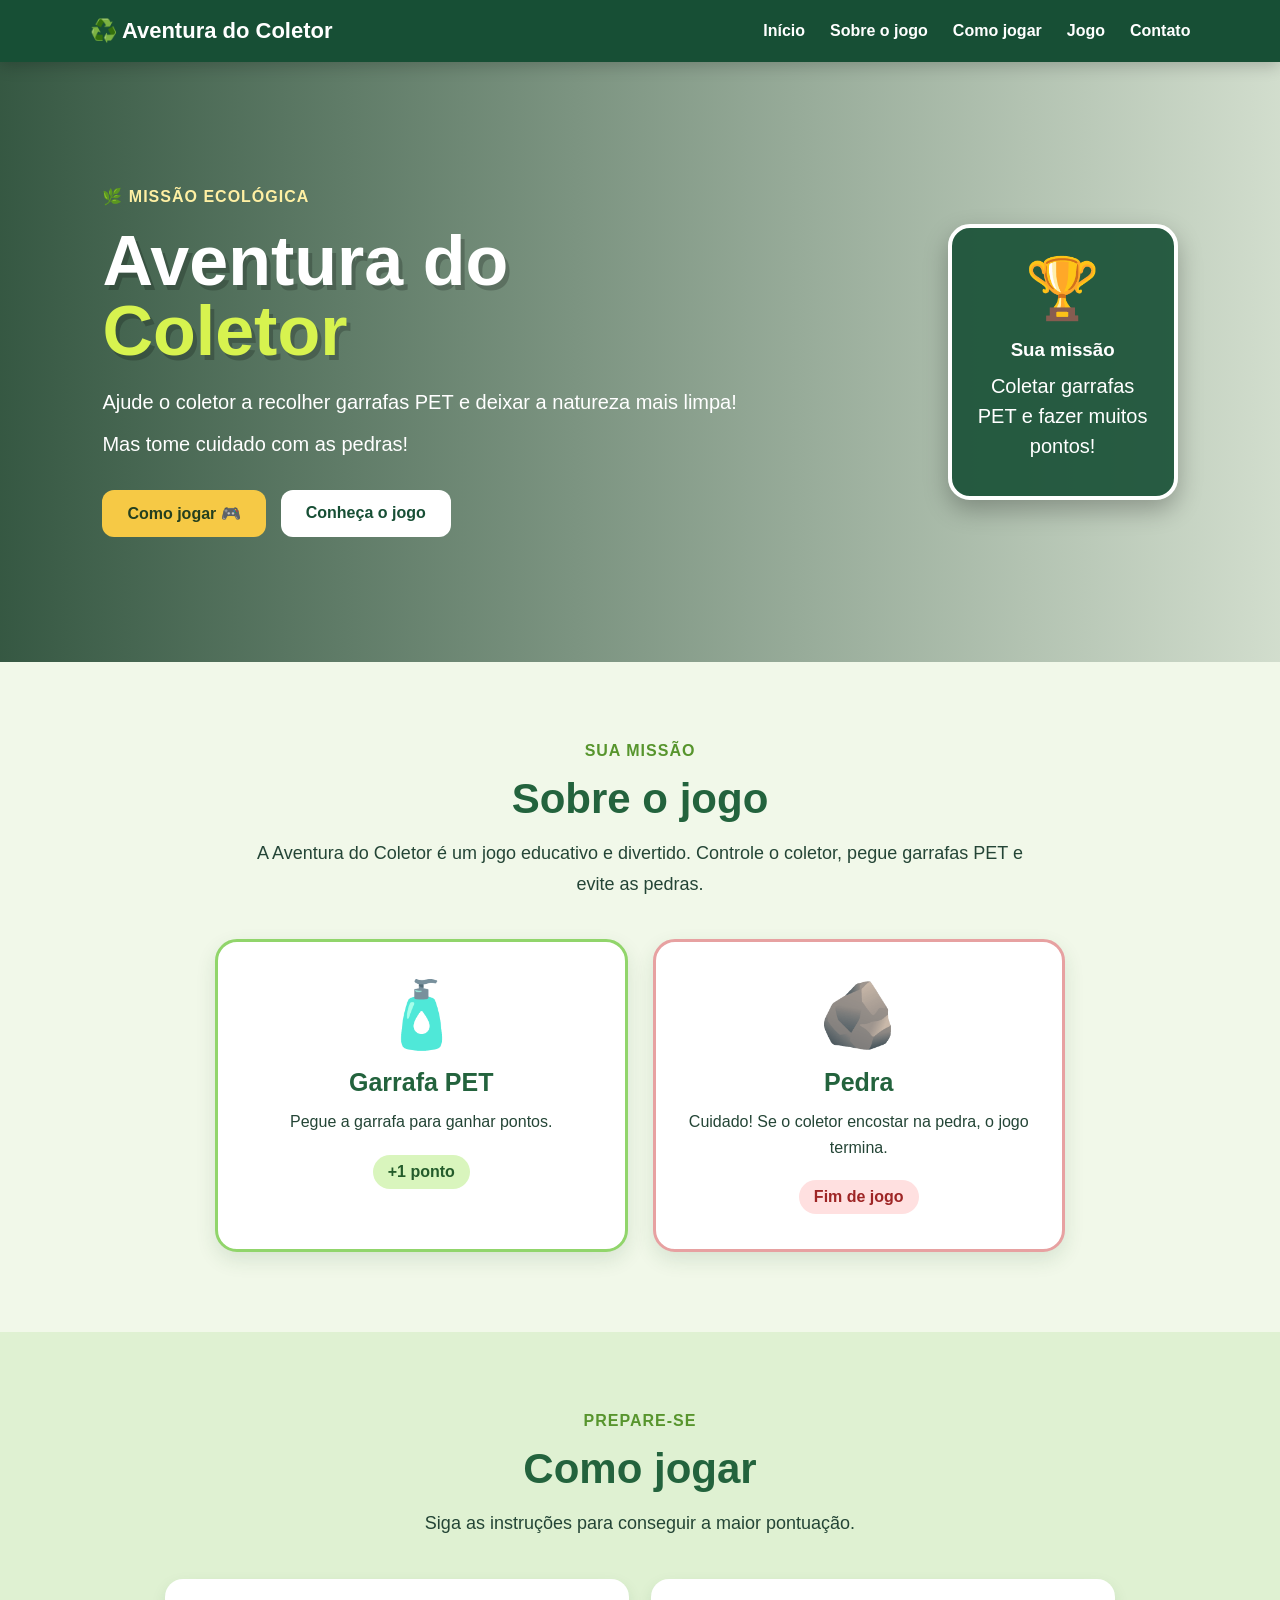
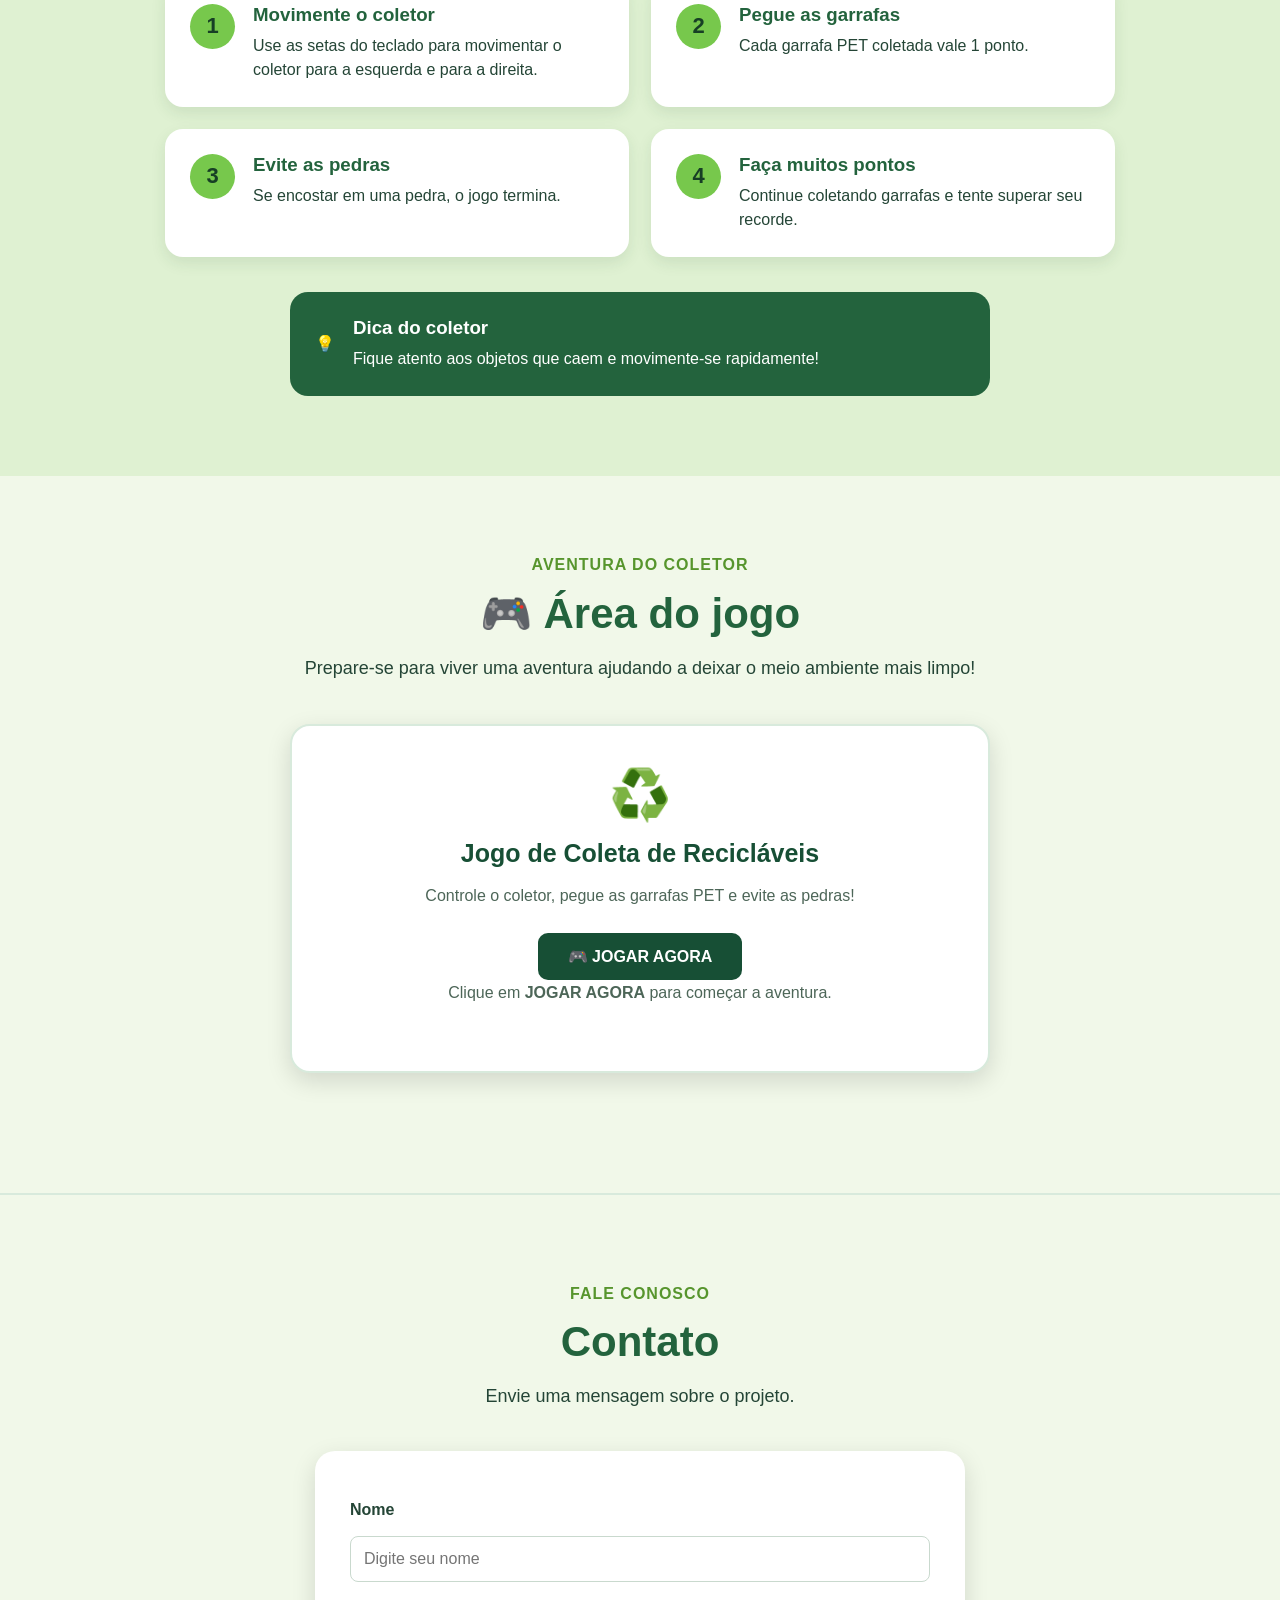
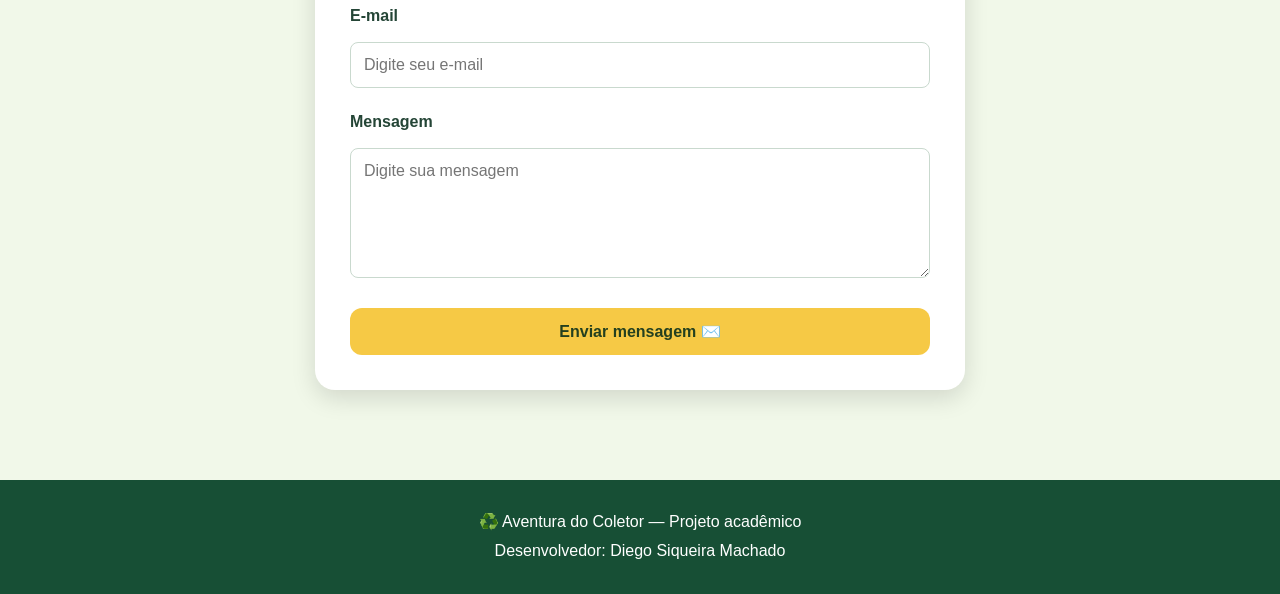
==== commit b9e878bd: "Update index.html" ====
--- a/index.html
+++ b/index.html
@@ -297,18 +297,9 @@
                 🎮 JOGAR AGORA
             </a>
 
-            <div class="instrucoes-jogo">
-
-                <h3>Seu jogo está pronto!</h3>
-
                 <p>
                     Clique em <strong>JOGAR AGORA</strong>
                     para começar a aventura.
-                </p>
-
-                <p>
-                    ⬅️ Seta esquerda &nbsp; | &nbsp;
-                    Seta direita ➡️
                 </p>
 
             </div>
--- a/style.css
+++ b/style.css
@@ -593,4 +593,124 @@
         min-height: 230px;
     }
 
-}+}
+/* =========================
+   ÁREA DO JOGO
+========================= */
+
+.area-jogo {
+    padding: 80px 7%;
+    text-align: center;
+}
+
+.caixa-jogo {
+    max-width: 700px;
+    margin: 40px auto 0;
+    padding: 40px 30px;
+    background: #ffffff;
+    border-radius: 20px;
+    box-shadow: 0 8px 25px #0002;
+    border: 2px solid #d8eadc;
+}
+
+.icone-jogo {
+    font-size: 50px;
+    margin-bottom: 15px;
+}
+
+.caixa-jogo h3 {
+    color: #174f35;
+    font-size: 25px;
+    margin-bottom: 15px;
+}
+
+.caixa-jogo p {
+    color: #4d6658;
+    font-size: 16px;
+    line-height: 1.6;
+    margin-bottom: 25px;
+}
+
+.botao-jogar {
+    display: inline-block;
+    padding: 14px 30px;
+    background: #174f35;
+    color: #ffffff;
+    text-decoration: none;
+    border-radius: 10px;
+    font-weight: bold;
+    transition: 0.3s;
+}
+
+.botao-jogar:hover {
+    background: #26734d;
+    transform: translateY(-2px);
+}
+
+.instrucoes-jogo {
+    margin-top: 30px;
+    padding-top: 25px;
+    border-top: 1px solid #d8eadc;
+}
+
+.instrucoes-jogo h3 {
+    font-size: 20px;
+    margin-bottom: 10px;
+}
+
+.instrucoes-jogo p {
+    margin-bottom: 10px;
+}
+
+
+/* =========================
+   CONTATO SEPARADO
+========================= */
+
+.secao-contato {
+    margin-top: 40px;
+    padding: 90px 7%;
+    border-top: 2px solid #d8eadc;
+    background: #f1f8e9;
+}
+
+.secao-contato .titulo-secao {
+    text-align: center;
+}
+
+#formulario {
+    max-width: 650px;
+    margin: 35px auto 0;
+    background: #ffffff;
+    padding: 35px;
+    border-radius: 20px;
+    box-shadow: 0 8px 25px #0002;
+}
+
+#formulario label {
+    display: block;
+    margin: 15px 0 7px;
+    font-weight: bold;
+    color: #244536;
+}
+
+#formulario input,
+#formulario textarea {
+    width: 100%;
+    padding: 13px;
+    border: 1px solid #c9d9ce;
+    border-radius: 8px;
+    font-family: inherit;
+    box-sizing: border-box;
+}
+
+#formulario textarea {
+    min-height: 130px;
+    resize: vertical;
+}
+
+#formulario .botao {
+    margin-top: 20px;
+    border: none;
+    cursor: pointer;
+}
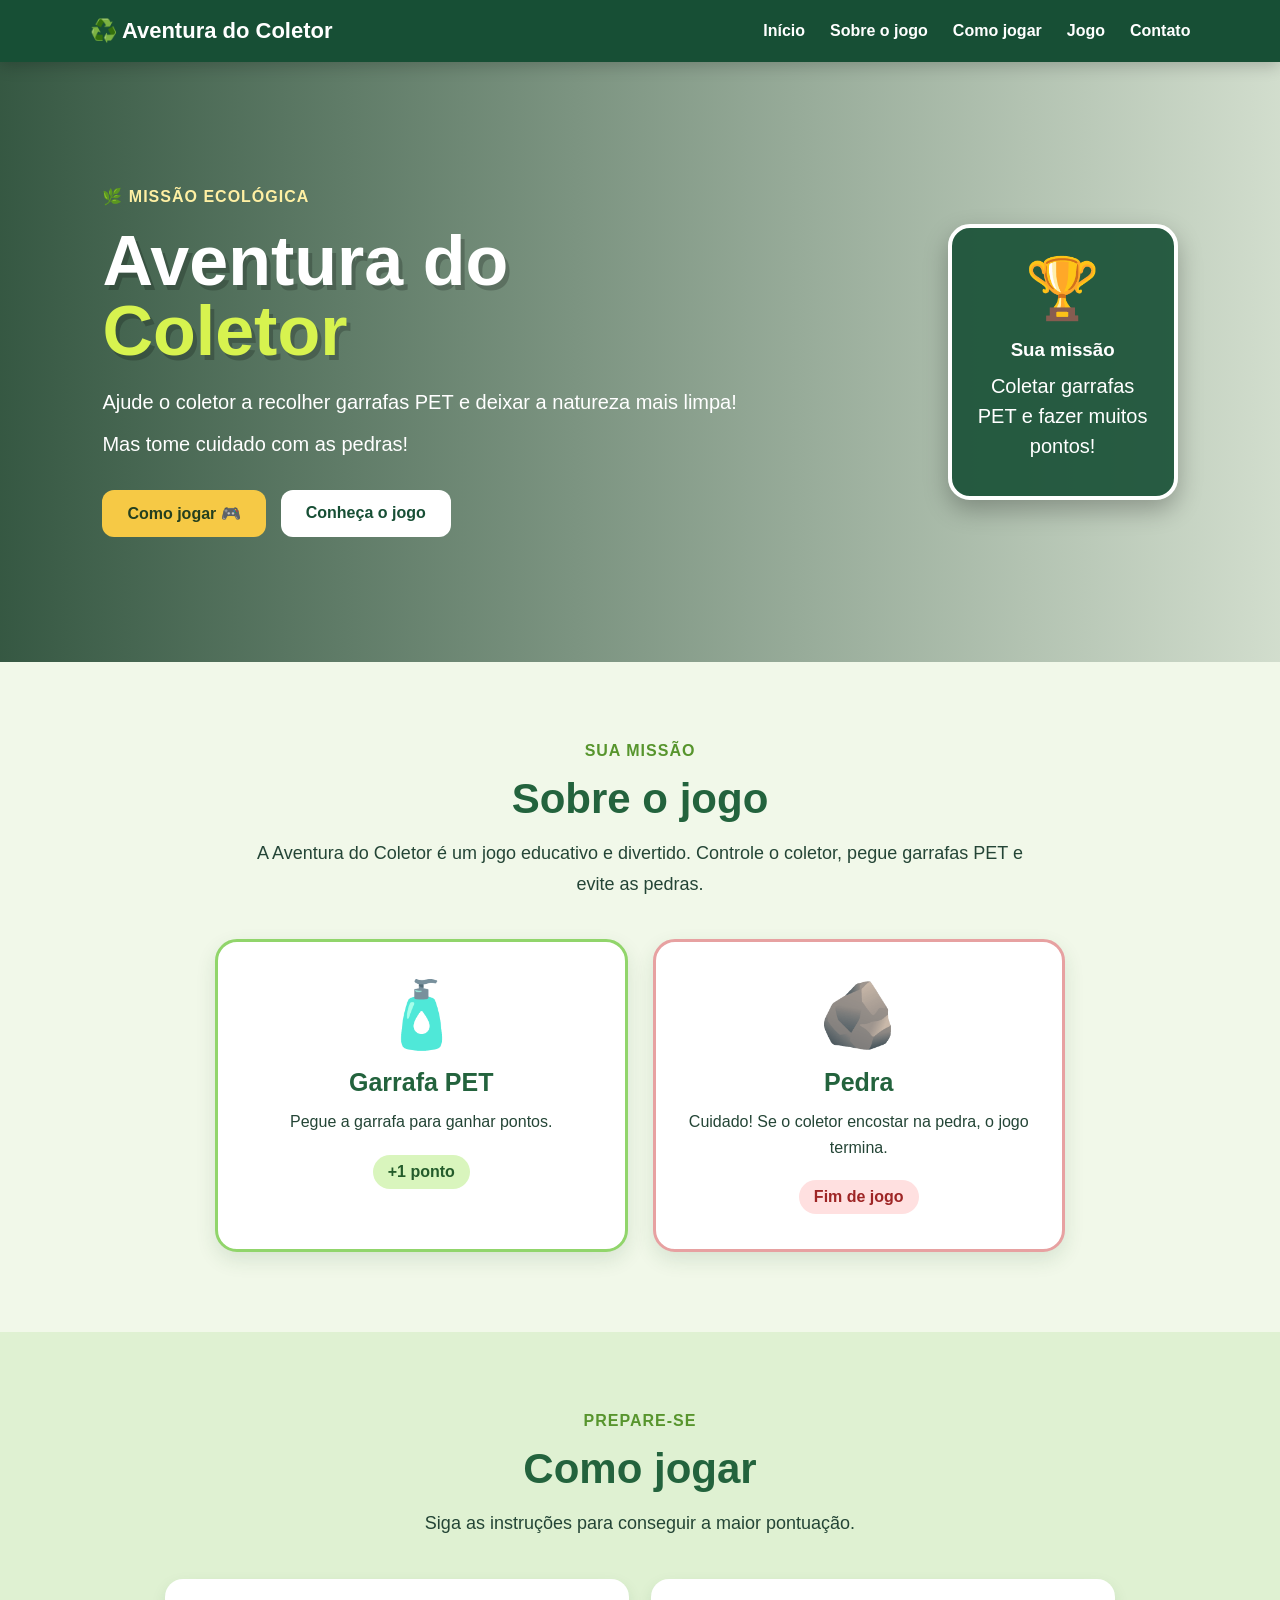
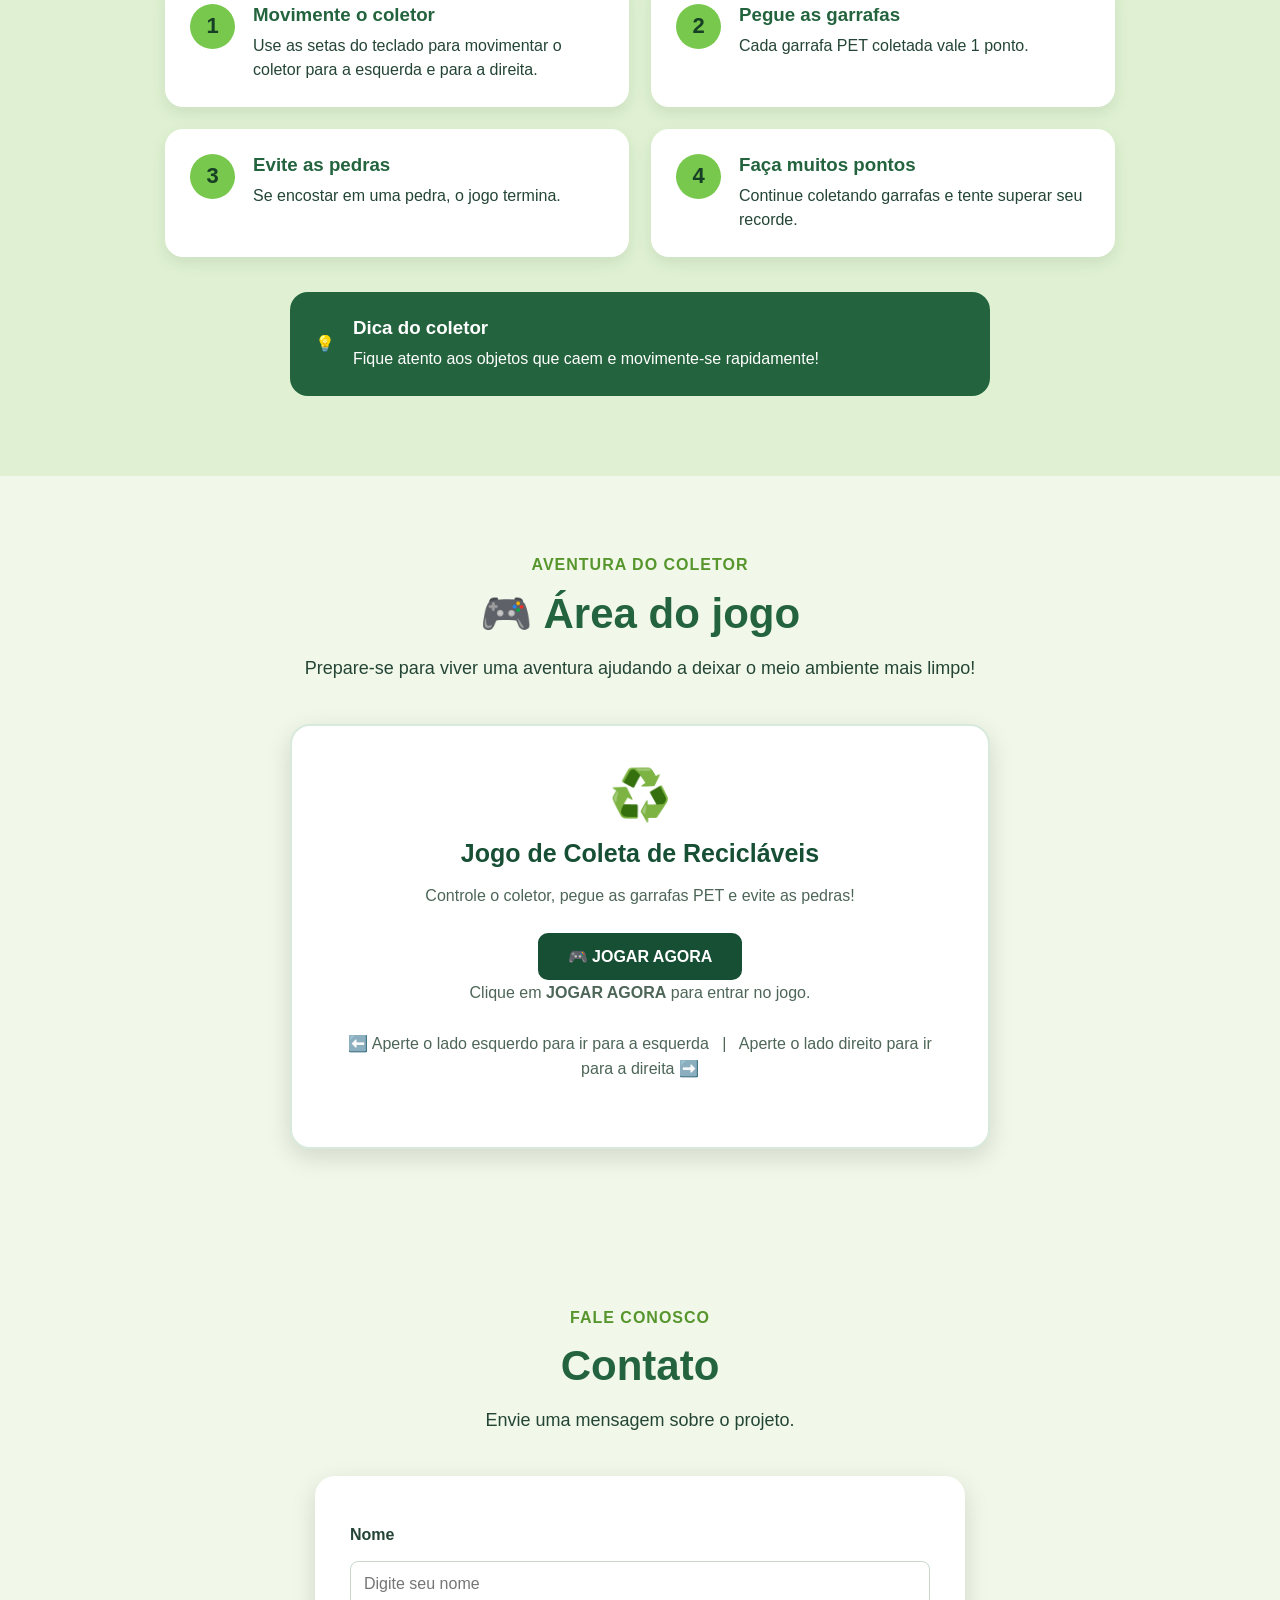
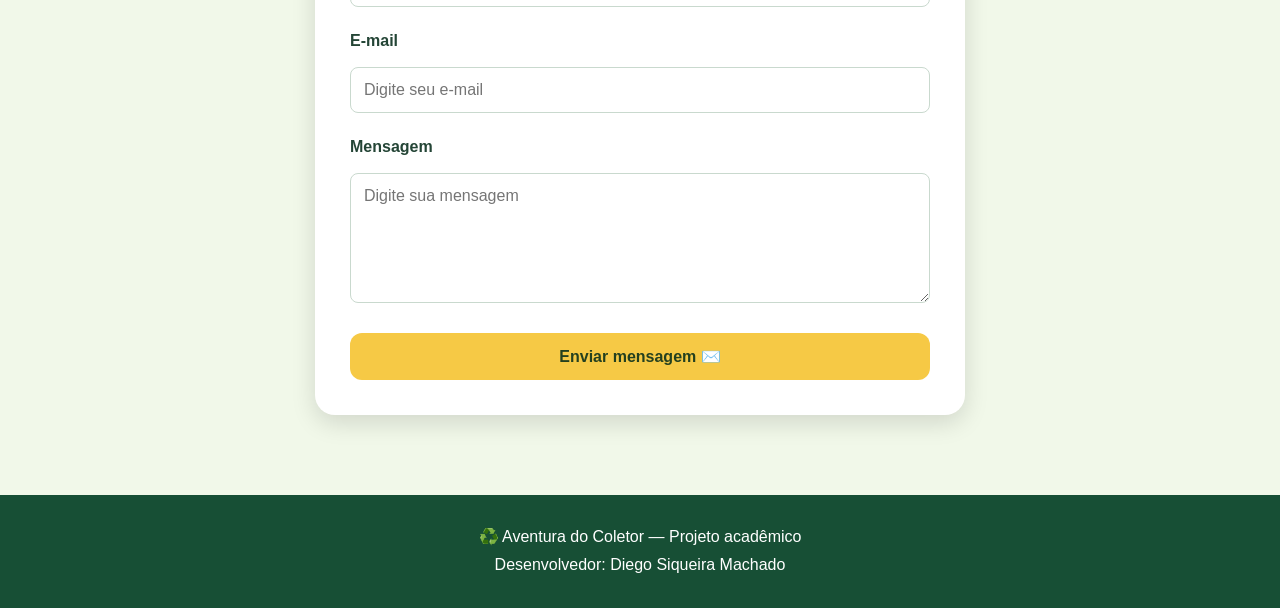
==== commit bea7f2a2: "Update index.html" ====
--- a/index.html
+++ b/index.html
@@ -262,7 +262,7 @@
     </section>
 
 
-    <!-- JOGO -->
+    <!-- ÁREA DO JOGO -->
 
     <section id="jogo" class="area-jogo">
 
@@ -297,12 +297,15 @@
                 🎮 JOGAR AGORA
             </a>
 
-                <p>
-                    Clique em <strong>JOGAR AGORA</strong>
-                    para começar a aventura.
-                </p>
-
-            </div>
+            <p>
+                Clique em <strong>JOGAR AGORA</strong> para entrar no jogo.
+            </p>
+
+            <p>
+                ⬅️ Aperte o lado esquerdo para ir para a esquerda
+                &nbsp; | &nbsp;
+                Aperte o lado direito para ir para a direita ➡️
+            </p>
 
         </div>
 
@@ -311,7 +314,7 @@
 
     <!-- CONTATO -->
 
-    <section id="contato" class="secao-contato">
+    <section id="contato">
 
         <div class="titulo-secao">
 
@@ -328,9 +331,7 @@
 
         <form id="formulario">
 
-            <label for="nome">
-                Nome
-            </label>
+            <label for="nome">Nome</label>
 
             <input
                 type="text"
@@ -339,9 +340,7 @@
             >
 
 
-            <label for="email">
-                E-mail
-            </label>
+            <label for="email">E-mail</label>
 
             <input
                 type="email"
@@ -350,9 +349,7 @@
             >
 
 
-            <label for="mensagem">
-                Mensagem
-            </label>
+            <label for="mensagem">Mensagem</label>
 
             <textarea
                 id="mensagem"
